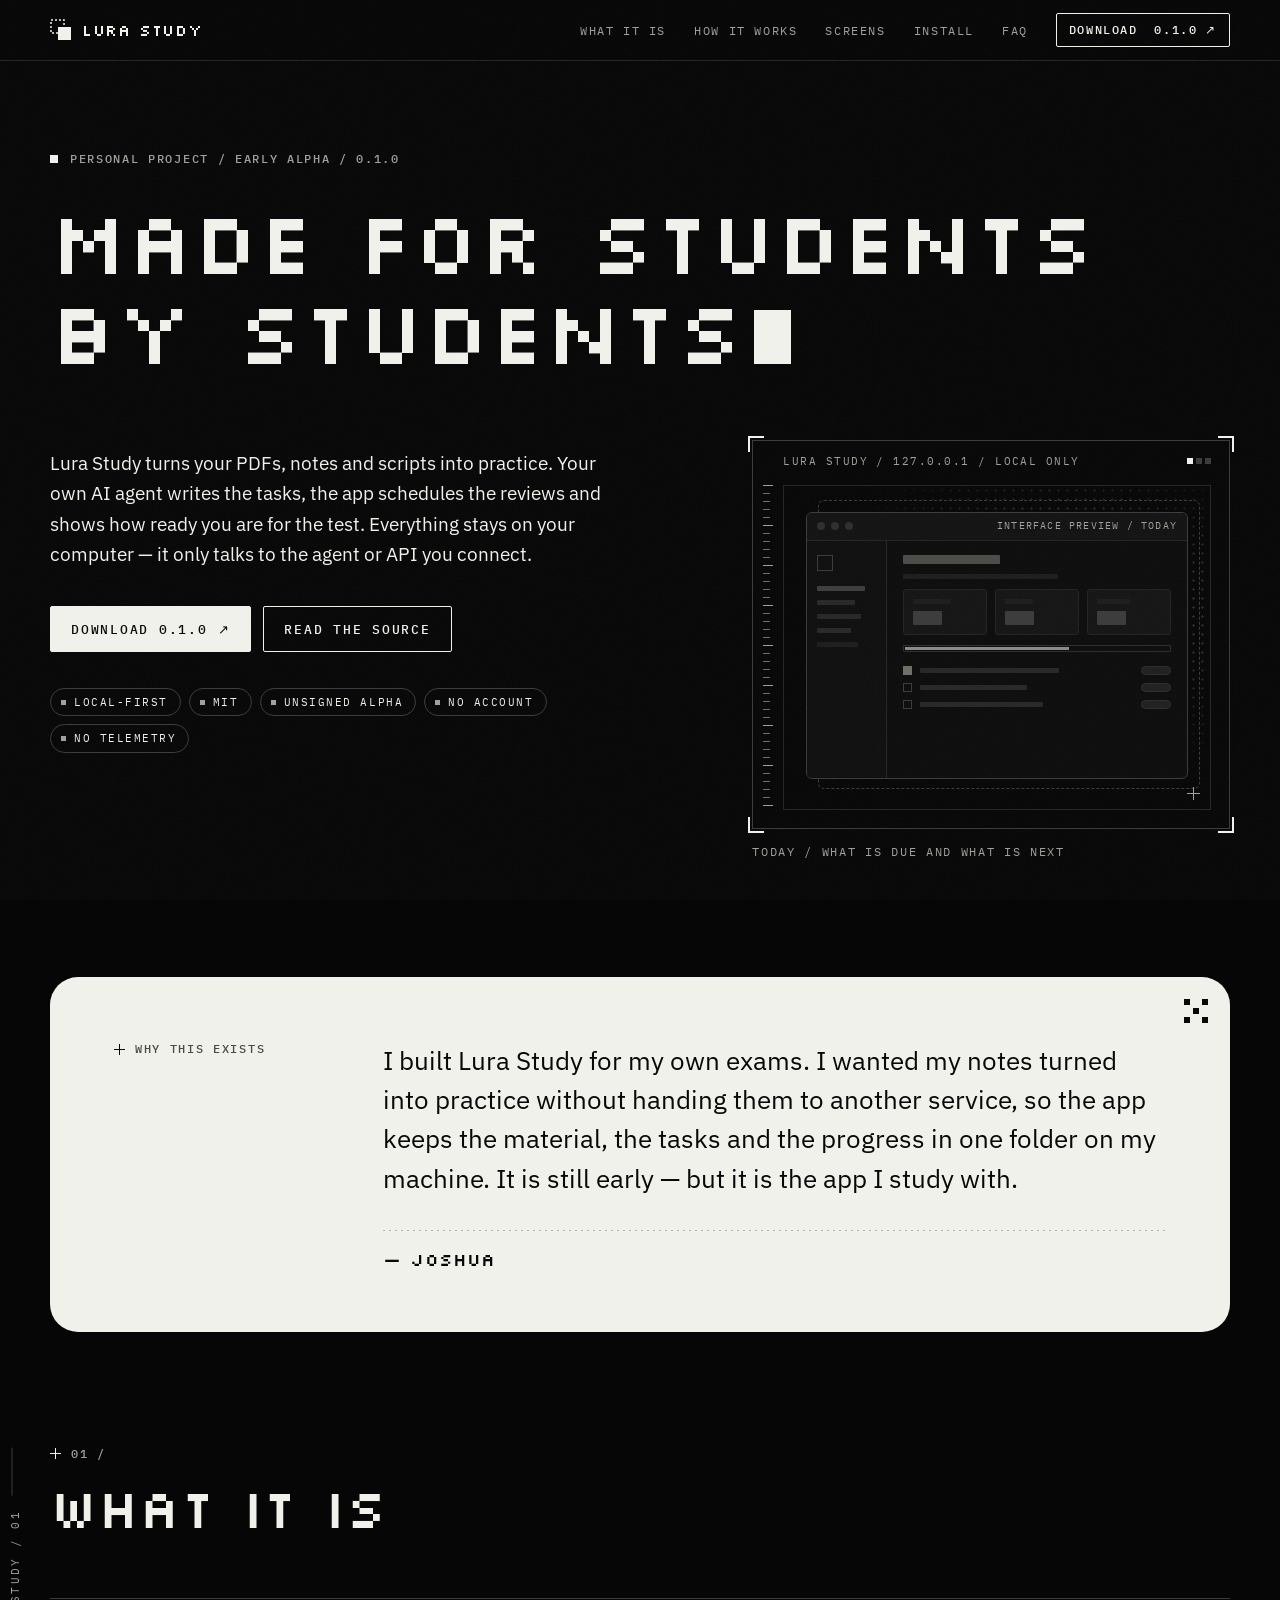
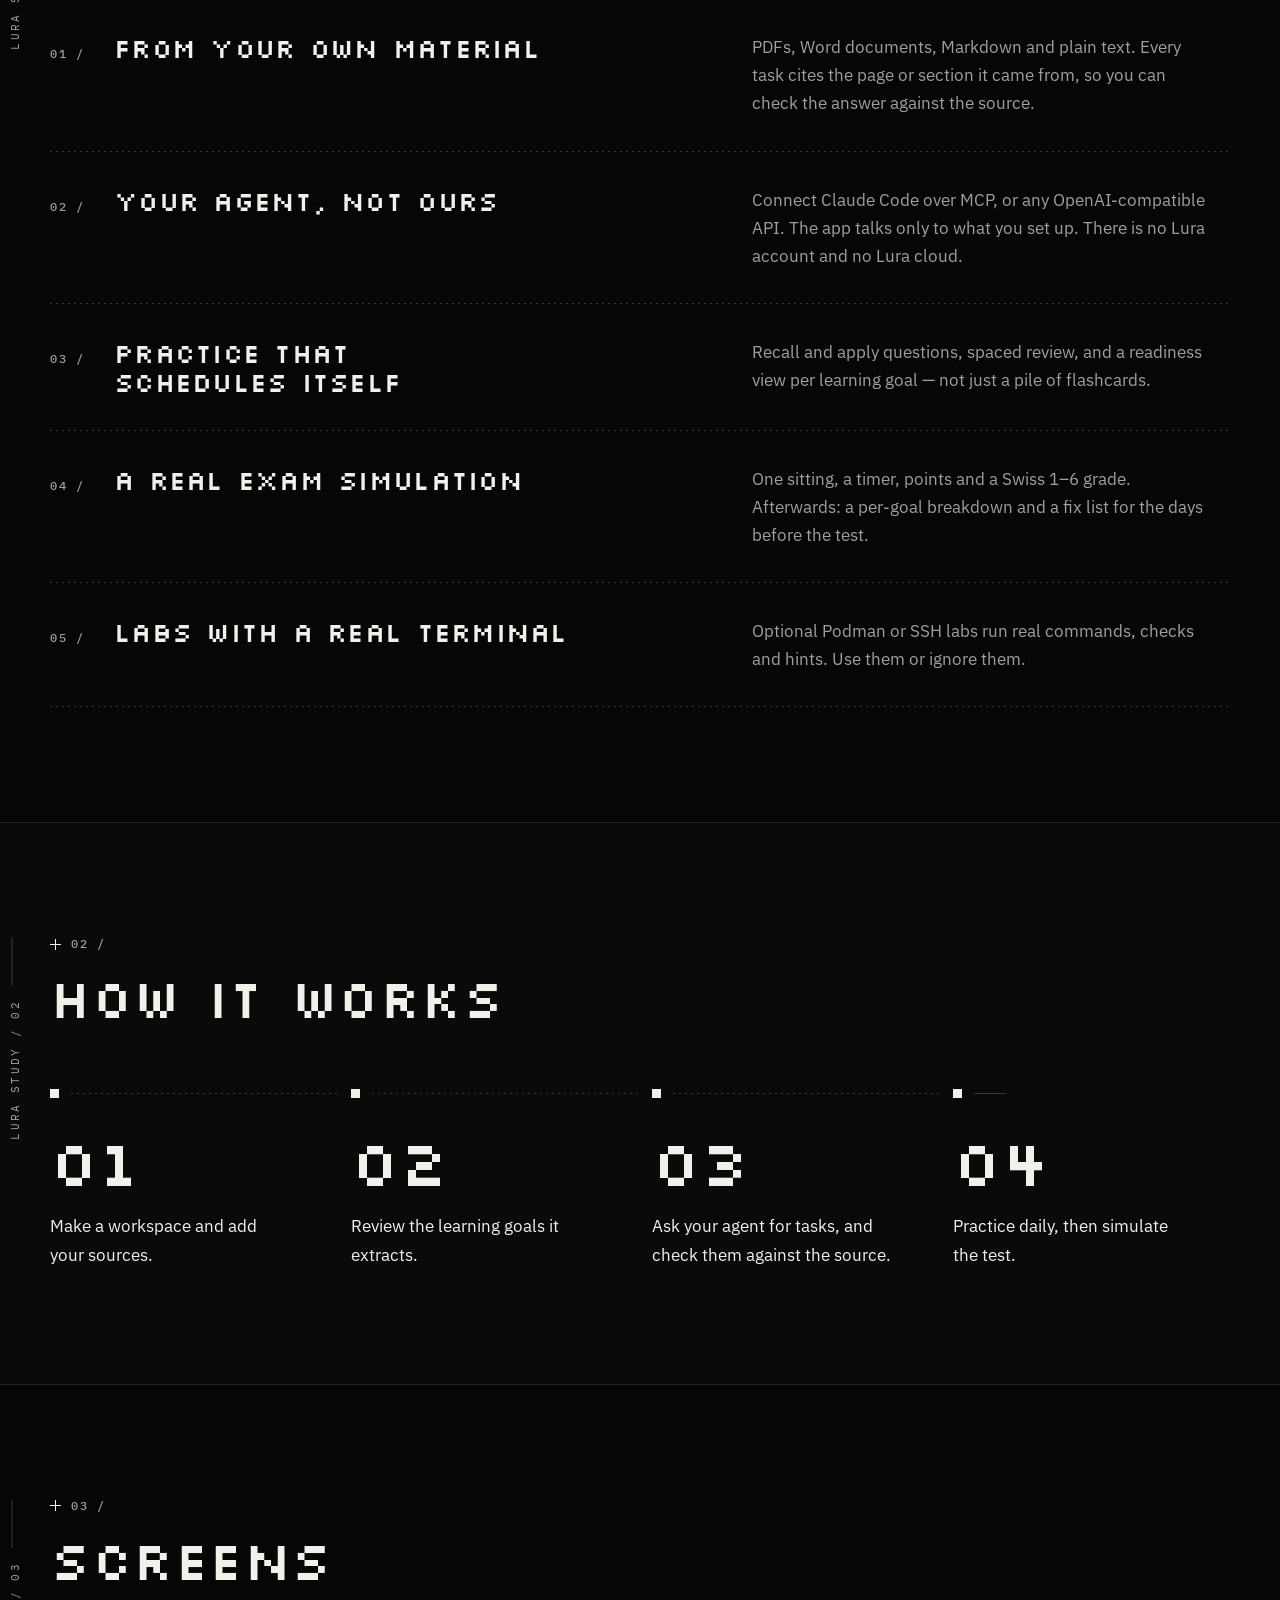
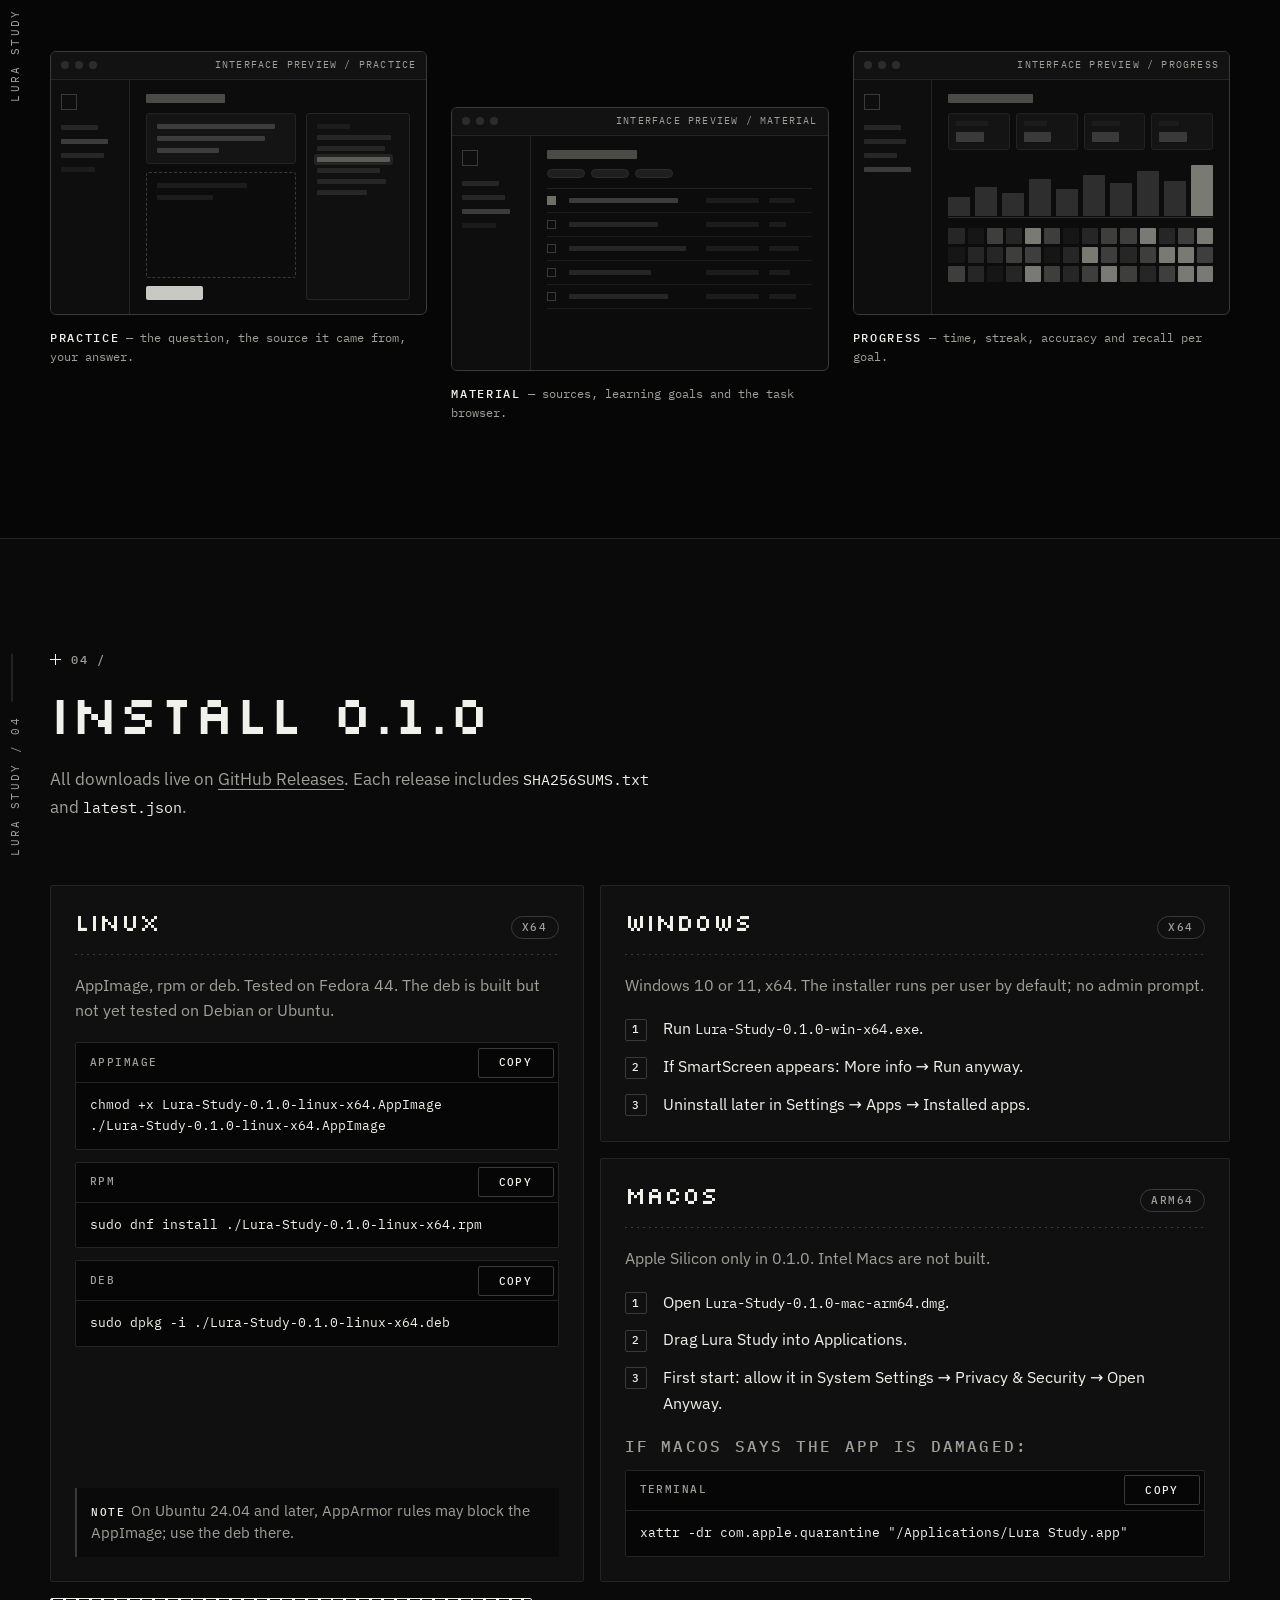
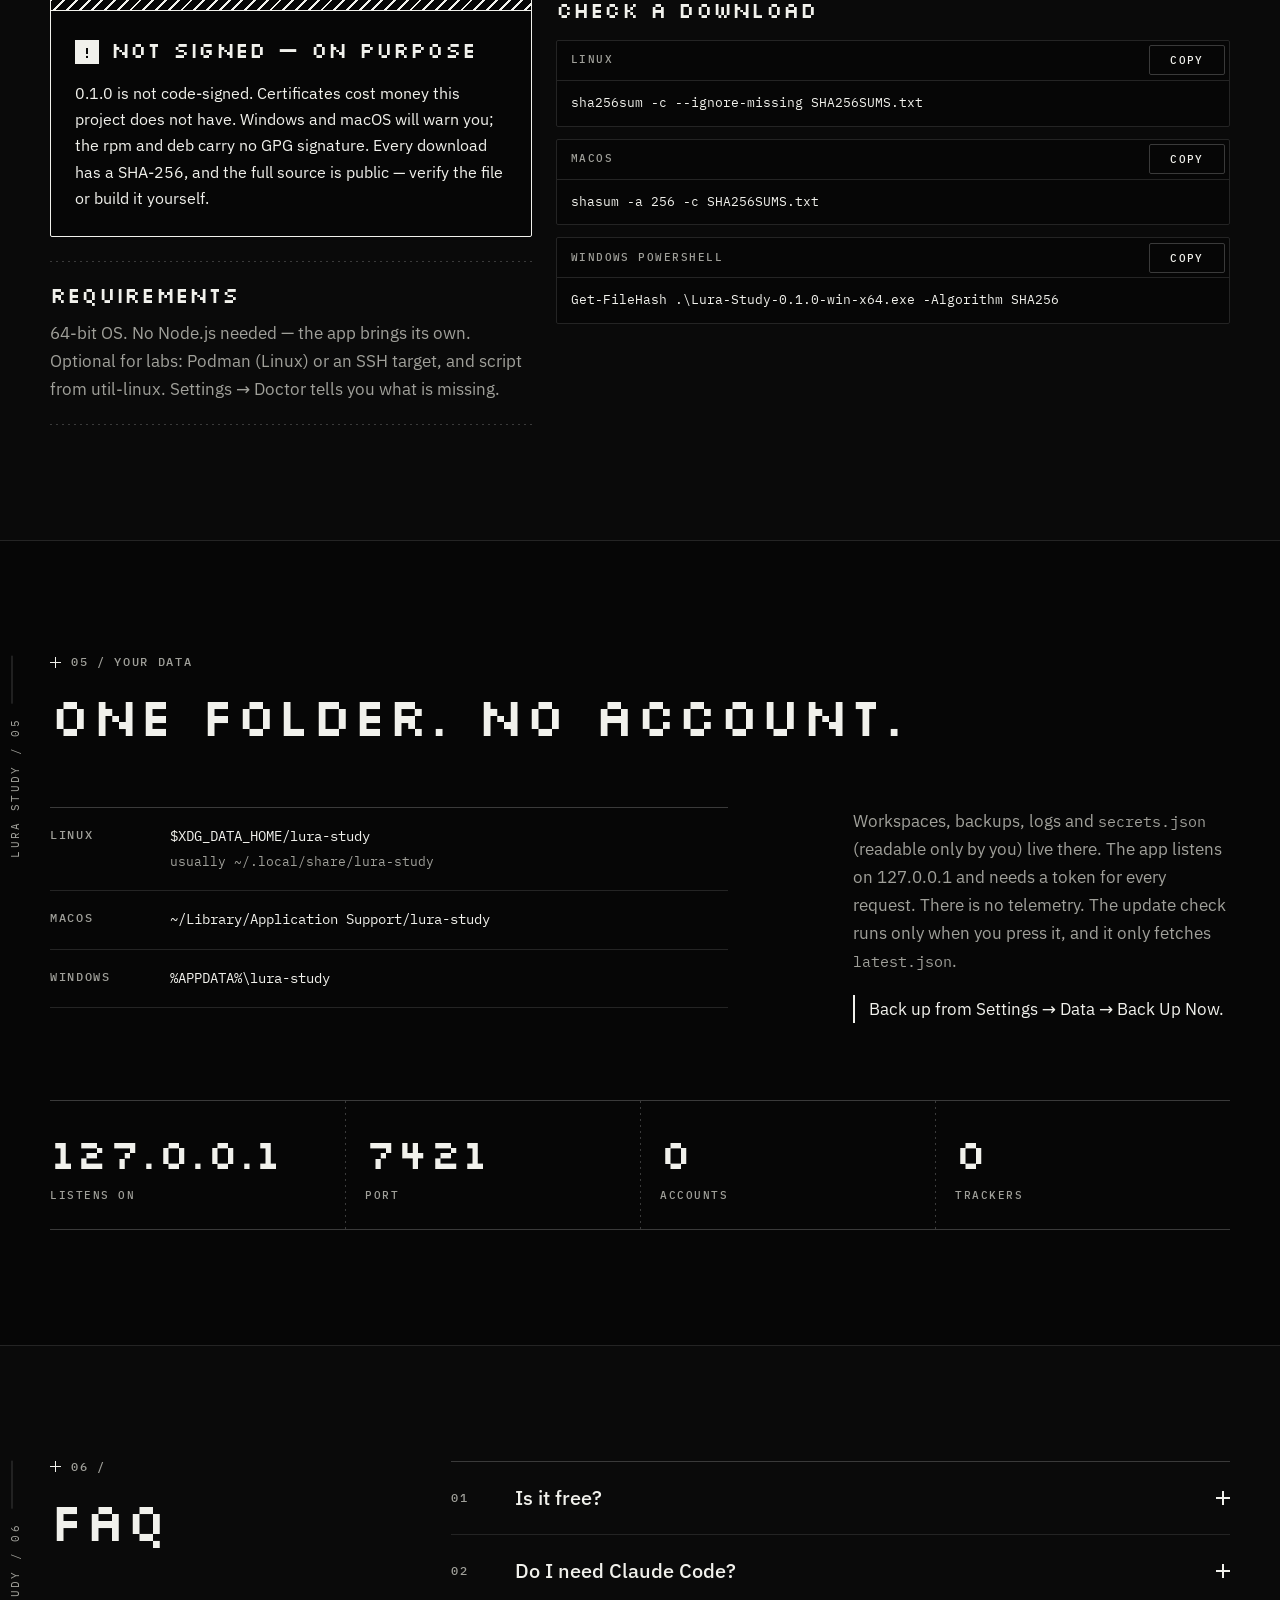
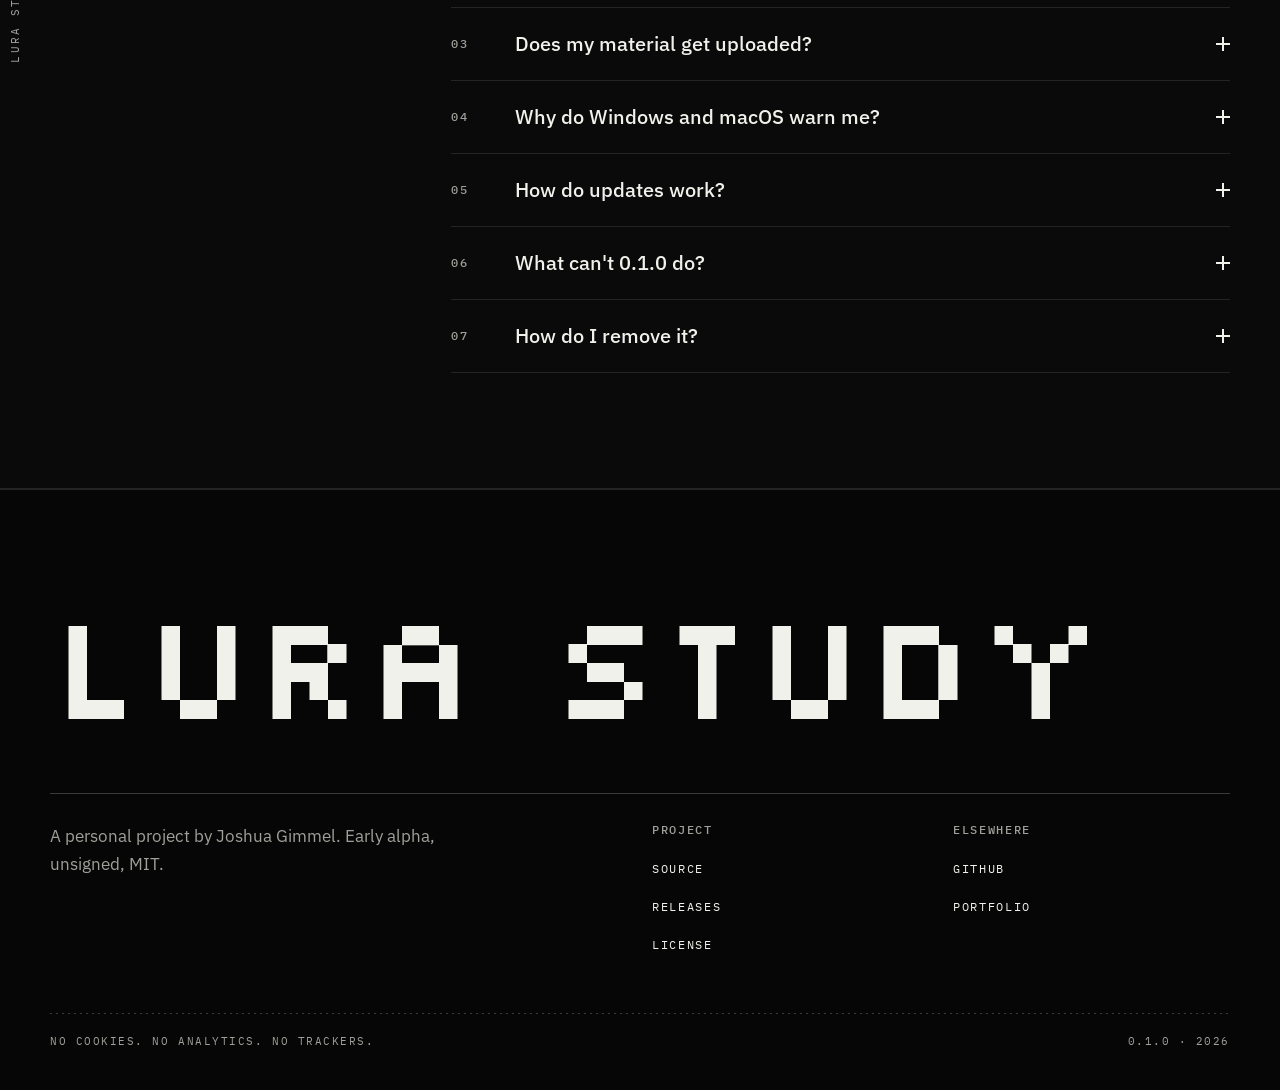
==== index.html @ 9b21ba95 "site: initial static page from the approved design" ====
<!doctype html>
<html lang="en">
<head>
<meta charset="utf-8">
<meta name="viewport" content="width=device-width, initial-scale=1">
<title>Lura Study — made for students, by students</title>
<meta name="description" content="A local-first study app for your own material. Your AI agent writes the tasks, the app schedules the reviews and shows how ready you are. MIT, unsigned alpha, no accounts, no telemetry.">
<meta name="color-scheme" content="dark">
<meta name="theme-color" content="#060606">
<link rel="canonical" href="https://lura-study.joshuagimmel.com/">
<meta property="og:type" content="website">
<meta property="og:site_name" content="Lura Study">
<meta property="og:title" content="Lura Study — made for students, by students">
<meta property="og:description" content="A local-first study app for your own material. Your AI agent writes the tasks, the app schedules the reviews and shows how ready you are. MIT, unsigned alpha, no accounts, no telemetry.">
<meta property="og:url" content="https://lura-study.joshuagimmel.com/">
<link rel="icon" href="favicon.svg" type="image/svg+xml">
<link rel="preload" href="assets/fonts/silkscreen-400.woff2" as="font" type="font/woff2" crossorigin>
<link rel="preload" href="assets/fonts/plex-sans-400.woff2" as="font" type="font/woff2" crossorigin>
<link rel="stylesheet" href="css/styles.css">
<script src="js/site.js" defer></script>
</head>
<body>
<a class="skip" href="#main">Skip to content</a>

<header class="site-header">
  <div class="wrap header-inner">
    <a class="brand" href="#top" aria-label="Lura Study, back to top">
      <svg class="brand-mark" viewBox="0 0 22 22" aria-hidden="true" focusable="false">
        <rect x="1" y="1" width="13" height="13" fill="none" stroke="currentColor" stroke-width="1.5" stroke-dasharray="2 2"/>
        <rect x="8" y="8" width="13" height="13" fill="currentColor"/>
      </svg>
      <span class="brand-name px">Lura Study</span>
    </a>
    <nav class="nav" aria-label="Main">
      <ul>
        <li><a href="#what">What it is</a></li>
        <li><a href="#how">How it works</a></li>
        <li><a href="#screens">Screens</a></li>
        <li><a href="#install">Install</a></li>
        <li><a href="#faq">FAQ</a></li>
      </ul>
    </nav>
    <a class="btn btn--ghost btn--sm header-cta" href="https://github.com/JoshuaJeffreyGimmel/lura-study/releases">Download<span class="hide-xs">&nbsp;0.1.0</span> <span class="arr" aria-hidden="true">↗</span></a>
  </div>
</header>

<main id="main" tabindex="-1">

  <!-- ============================== HERO ============================== -->
  <section class="hero" id="top" aria-labelledby="hero-title">
    <div class="wrap">
      <p class="eyebrow label">Personal project / Early alpha / 0.1.0</p>
      <h1 class="px" id="hero-title">Made for students<br>by students<span class="cursor" aria-hidden="true"></span></h1>

      <div class="hero-grid">
        <div class="hero-copy">
          <p class="lead">Lura Study turns your PDFs, notes and scripts into practice. Your own AI agent writes the tasks, the app schedules the reviews and shows how ready you are for the test. Everything stays on your computer — it only talks to the agent or API you connect.</p>
          <div class="actions">
            <a class="btn btn--primary" href="https://github.com/JoshuaJeffreyGimmel/lura-study/releases">Download 0.1.0 <span class="arr" aria-hidden="true">↗</span></a>
            <a class="btn btn--ghost" href="https://github.com/JoshuaJeffreyGimmel/lura-study">Read the source</a>
          </div>
          <ul class="chips" role="list" aria-label="Facts">
            <li class="chip">Local-first</li>
            <li class="chip">MIT</li>
            <li class="chip">Unsigned alpha</li>
            <li class="chip">No account</li>
            <li class="chip">No telemetry</li>
          </ul>
        </div>

        <figure class="hero-visual">
          <div class="hud">
            <span class="hud-corner tl" aria-hidden="true"></span>
            <span class="hud-corner tr" aria-hidden="true"></span>
            <span class="hud-corner bl" aria-hidden="true"></span>
            <span class="hud-corner br" aria-hidden="true"></span>
            <p class="hud-label"><span>Lura Study / 127.0.0.1 / Local only</span><span class="hud-pips" aria-hidden="true"><i></i><i></i><i></i></span></p>
            <span class="hud-ruler" aria-hidden="true"></span>
            <div class="hud-field">
              <span class="ghost" aria-hidden="true"></span>
              <div class="shot">
                <div class="shot-bar">
                  <span class="shot-dot" aria-hidden="true"></span><span class="shot-dot" aria-hidden="true"></span><span class="shot-dot" aria-hidden="true"></span>
                  <span class="shot-tag">Interface preview / Today</span>
                </div>
                <div class="sk" aria-hidden="true">
                  <div class="sk-side">
                    <span class="sk-logo"></span>
                    <span class="b hi w-82"></span>
                    <span class="b w-64"></span>
                    <span class="b w-74"></span>
                    <span class="b w-58"></span>
                    <span class="b lo w-70"></span>
                  </div>
                  <div class="sk-main">
                    <span class="b t w-36"></span>
                    <span class="b lo w-58"></span>
                    <div class="sk-cards">
                      <div class="blk sk-card"><span class="b lo w-60"></span><span class="sk-num"></span></div>
                      <div class="blk sk-card"><span class="b lo w-44"></span><span class="sk-num"></span></div>
                      <div class="blk sk-card"><span class="b lo w-52"></span><span class="sk-num"></span></div>
                    </div>
                    <div class="meter"><span class="w-62"></span></div>
                    <div class="sk-list">
                      <div class="row"><i class="sq on"></i><span class="b w-52"></span><span class="pill"></span></div>
                      <div class="row"><i class="sq"></i><span class="b w-40"></span><span class="pill"></span></div>
                      <div class="row"><i class="sq"></i><span class="b w-46"></span><span class="pill"></span></div>
                    </div>
                  </div>
                </div>
              </div>
              <span class="hud-cross" aria-hidden="true"></span>
            </div>
          </div>
          <figcaption class="cap">Today / What is due and what is next</figcaption>
        </figure>
      </div>
    </div>
  </section>

  <!-- ============================== WHY ============================== -->
  <section class="why" aria-labelledby="why-title">
    <div class="wrap">
      <div class="tile">
        <span class="tile-pixels" aria-hidden="true"><i></i><i class="off"></i><i></i><i class="off"></i><i></i><i class="off"></i><i></i><i class="off"></i><i></i></span>
        <h2 class="tile-label" id="why-title"><span class="plus" aria-hidden="true"></span>Why this exists</h2>
        <div class="tile-body">
          <p class="tile-note">I built Lura Study for my own exams. I wanted my notes turned into practice without handing them to another service, so the app keeps the material, the tasks and the progress in one folder on my machine. It is still early — but it is the app I study with.</p>
          <p class="tile-sign px">— Joshua</p>
        </div>
      </div>
    </div>
  </section>

  <!-- ============================== 01 WHAT IT IS ============================== -->
  <section class="sec" id="what" aria-labelledby="what-title">
    <span class="vlabel" aria-hidden="true">Lura Study / 01</span>
    <div class="wrap">
      <div class="sec-head">
        <h2 class="sec-title" id="what-title"><span class="sec-num"><span class="plus" aria-hidden="true"></span>01 /</span> <span class="sec-name px">What it is</span></h2>
      </div>
      <ol class="features" role="list">
        <li class="feature">
          <h3><span class="f-num">01 /</span> <span class="f-name px">From your own material</span></h3>
          <p>PDFs, Word documents, Markdown and plain text. Every task cites the page or section it came from, so you can check the answer against the source.</p>
        </li>
        <li class="feature">
          <h3><span class="f-num">02 /</span> <span class="f-name px">Your agent, not ours</span></h3>
          <p>Connect Claude Code over MCP, or any OpenAI-compatible API. The app talks only to what you set up. There is no Lura account and no Lura cloud.</p>
        </li>
        <li class="feature">
          <h3><span class="f-num">03 /</span> <span class="f-name px">Practice that schedules itself</span></h3>
          <p>Recall and apply questions, spaced review, and a readiness view per learning goal — not just a pile of flashcards.</p>
        </li>
        <li class="feature">
          <h3><span class="f-num">04 /</span> <span class="f-name px">A real exam simulation</span></h3>
          <p>One sitting, a timer, points and a Swiss 1–6 grade. Afterwards: a per-goal breakdown and a fix list for the days before the test.</p>
        </li>
        <li class="feature">
          <h3><span class="f-num">05 /</span> <span class="f-name px">Labs with a real terminal</span></h3>
          <p>Optional Podman or SSH labs run real commands, checks and hints. Use them or ignore them.</p>
        </li>
      </ol>
    </div>
  </section>

  <!-- ============================== 02 HOW IT WORKS ============================== -->
  <section class="sec sec--alt" id="how" aria-labelledby="how-title">
    <span class="vlabel" aria-hidden="true">Lura Study / 02</span>
    <div class="wrap">
      <div class="sec-head">
        <h2 class="sec-title" id="how-title"><span class="sec-num"><span class="plus" aria-hidden="true"></span>02 /</span> <span class="sec-name px">How it works</span></h2>
      </div>
      <ol class="steps" role="list">
        <li class="step"><span class="step-num px" aria-hidden="true">01</span><p>Make a workspace and add your sources.</p></li>
        <li class="step"><span class="step-num px" aria-hidden="true">02</span><p>Review the learning goals it extracts.</p></li>
        <li class="step"><span class="step-num px" aria-hidden="true">03</span><p>Ask your agent for tasks, and check them against the source.</p></li>
        <li class="step"><span class="step-num px" aria-hidden="true">04</span><p>Practice daily, then simulate the test.</p></li>
      </ol>
    </div>
  </section>

  <!-- ============================== 03 SCREENS ============================== -->
  <section class="sec" id="screens" aria-labelledby="screens-title">
    <span class="vlabel" aria-hidden="true">Lura Study / 03</span>
    <div class="wrap">
      <div class="sec-head">
        <h2 class="sec-title" id="screens-title"><span class="sec-num"><span class="plus" aria-hidden="true"></span>03 /</span> <span class="sec-name px">Screens</span></h2>
      </div>
      <div class="screens">

        <figure>
          <div class="shot">
            <div class="shot-bar">
              <span class="shot-dot" aria-hidden="true"></span><span class="shot-dot" aria-hidden="true"></span><span class="shot-dot" aria-hidden="true"></span>
              <span class="shot-tag">Interface preview / Practice</span>
            </div>
            <div class="sk" aria-hidden="true">
              <div class="sk-side">
                <span class="sk-logo"></span>
                <span class="b w-64"></span>
                <span class="b hi w-82"></span>
                <span class="b w-74"></span>
                <span class="b lo w-58"></span>
              </div>
              <div class="sk-main">
                <span class="b t w-30"></span>
                <div class="sk-split">
                  <div class="sk-col">
                    <div class="blk sk-q">
                      <span class="b hi w-92"></span>
                      <span class="b hi w-84"></span>
                      <span class="b hi w-48"></span>
                    </div>
                    <div class="sk-input">
                      <span class="b lo w-70"></span>
                      <span class="b lo w-44"></span>
                    </div>
                    <span class="sk-btn"></span>
                  </div>
                  <div class="sk-col">
                    <div class="sk-src">
                      <span class="b lo w-40"></span>
                      <span class="b w-90"></span>
                      <span class="b w-82"></span>
                      <span class="b mark w-88"></span>
                      <span class="b w-76"></span>
                      <span class="b w-84"></span>
                      <span class="b w-60"></span>
                    </div>
                  </div>
                </div>
              </div>
            </div>
          </div>
          <figcaption class="cap"><b>PRACTICE</b> — the question, the source it came from, your answer.</figcaption>
        </figure>

        <figure>
          <div class="shot">
            <div class="shot-bar">
              <span class="shot-dot" aria-hidden="true"></span><span class="shot-dot" aria-hidden="true"></span><span class="shot-dot" aria-hidden="true"></span>
              <span class="shot-tag">Interface preview / Material</span>
            </div>
            <div class="sk" aria-hidden="true">
              <div class="sk-side">
                <span class="sk-logo"></span>
                <span class="b w-64"></span>
                <span class="b w-74"></span>
                <span class="b hi w-82"></span>
                <span class="b lo w-58"></span>
              </div>
              <div class="sk-main">
                <span class="b t w-34"></span>
                <div class="sk-chips"><span class="pill"></span><span class="pill"></span><span class="pill"></span></div>
                <div class="sk-table">
                  <div class="sk-tr"><i class="sq on"></i><span class="b hi w-86"></span><span class="b lo"></span><span class="b lo w-60"></span></div>
                  <div class="sk-tr"><i class="sq"></i><span class="b w-70"></span><span class="b lo"></span><span class="b lo w-40"></span></div>
                  <div class="sk-tr"><i class="sq"></i><span class="b w-92"></span><span class="b lo"></span><span class="b lo w-70"></span></div>
                  <div class="sk-tr"><i class="sq"></i><span class="b w-64"></span><span class="b lo"></span><span class="b lo w-50"></span></div>
                  <div class="sk-tr"><i class="sq"></i><span class="b w-78"></span><span class="b lo"></span><span class="b lo w-64"></span></div>
                </div>
              </div>
            </div>
          </div>
          <figcaption class="cap"><b>MATERIAL</b> — sources, learning goals and the task browser.</figcaption>
        </figure>

        <figure>
          <div class="shot">
            <div class="shot-bar">
              <span class="shot-dot" aria-hidden="true"></span><span class="shot-dot" aria-hidden="true"></span><span class="shot-dot" aria-hidden="true"></span>
              <span class="shot-tag">Interface preview / Progress</span>
            </div>
            <div class="sk" aria-hidden="true">
              <div class="sk-side">
                <span class="sk-logo"></span>
                <span class="b w-64"></span>
                <span class="b w-74"></span>
                <span class="b w-58"></span>
                <span class="b hi w-82"></span>
              </div>
              <div class="sk-main">
                <span class="b t w-32"></span>
                <div class="sk-stats">
                  <div class="blk sk-stat"><span class="b lo w-70"></span><span class="sk-num"></span></div>
                  <div class="blk sk-stat"><span class="b lo w-50"></span><span class="sk-num"></span></div>
                  <div class="blk sk-stat"><span class="b lo w-62"></span><span class="sk-num"></span></div>
                  <div class="blk sk-stat"><span class="b lo w-44"></span><span class="sk-num"></span></div>
                </div>
                <div class="sk-chart">
                  <i class="h-34"></i><i class="h-52"></i><i class="h-40"></i><i class="h-66"></i><i class="h-48"></i><i class="h-72"></i><i class="h-58"></i><i class="h-80"></i><i class="h-62"></i><i class="on h-90"></i>
                </div>
                <div class="sk-heat">
                  <i class="h1"></i><i></i><i class="h2"></i><i class="h1"></i><i class="h3"></i><i class="h2"></i><i></i><i class="h1"></i><i class="h2"></i><i class="h2"></i><i class="h3"></i><i class="h1"></i><i class="h2"></i><i class="h3"></i>
                  <i></i><i class="h1"></i><i class="h1"></i><i class="h2"></i><i class="h2"></i><i></i><i class="h1"></i><i class="h3"></i><i class="h2"></i><i class="h1"></i><i class="h2"></i><i class="h3"></i><i class="h3"></i><i class="h2"></i>
                  <i class="h2"></i><i class="h1"></i><i></i><i class="h1"></i><i class="h3"></i><i class="h2"></i><i class="h1"></i><i class="h2"></i><i class="h3"></i><i class="h2"></i><i class="h1"></i><i class="h2"></i><i class="h3"></i><i class="h3"></i>
                </div>
              </div>
            </div>
          </div>
          <figcaption class="cap"><b>PROGRESS</b> — time, streak, accuracy and recall per goal.</figcaption>
        </figure>

      </div>
    </div>
  </section>

  <!-- ============================== 04 INSTALL ============================== -->
  <section class="sec sec--alt" id="install" aria-labelledby="install-title">
    <span class="vlabel" aria-hidden="true">Lura Study / 04</span>
    <div class="wrap">
      <div class="sec-head">
        <h2 class="sec-title" id="install-title"><span class="sec-num"><span class="plus" aria-hidden="true"></span>04 /</span> <span class="sec-name px">Install 0.1.0</span></h2>
        <p class="install-intro">All downloads live on <a href="https://github.com/JoshuaJeffreyGimmel/lura-study/releases">GitHub Releases</a>. Each release includes <code>SHA256SUMS.txt</code> and <code>latest.json</code>.</p>
      </div>

      <div class="install-top">
        <article class="panel" aria-labelledby="p-linux">
          <div class="panel-head">
            <h3 id="p-linux"><span class="panel-os px">Linux</span> <span class="panel-arch">x64</span></h3>
          </div>
          <p>AppImage, rpm or deb. Tested on Fedora 44. The deb is built but not yet tested on Debian or Ubuntu.</p>
          <ul class="cmd-list" role="list">
            <li class="cmd">
              <div class="cmd-head"><span class="cmd-label">AppImage</span><button class="cmd-copy" type="button" aria-label="Copy AppImage commands" hidden>Copy</button></div>
              <pre><code>chmod +x Lura-Study-0.1.0-linux-x64.AppImage
./Lura-Study-0.1.0-linux-x64.AppImage</code></pre>
            </li>
            <li class="cmd">
              <div class="cmd-head"><span class="cmd-label">RPM</span><button class="cmd-copy" type="button" aria-label="Copy RPM command" hidden>Copy</button></div>
              <pre><code>sudo dnf install ./Lura-Study-0.1.0-linux-x64.rpm</code></pre>
            </li>
            <li class="cmd">
              <div class="cmd-head"><span class="cmd-label">DEB</span><button class="cmd-copy" type="button" aria-label="Copy DEB command" hidden>Copy</button></div>
              <pre><code>sudo dpkg -i ./Lura-Study-0.1.0-linux-x64.deb</code></pre>
            </li>
          </ul>
          <p class="note"><b>NOTE</b>On Ubuntu 24.04 and later, AppArmor rules may block the AppImage; use the deb there.</p>
        </article>

        <div class="install-stack">
        <article class="panel" aria-labelledby="p-win">
          <div class="panel-head">
            <h3 id="p-win"><span class="panel-os px">Windows</span> <span class="panel-arch">x64</span></h3>
          </div>
          <p>Windows 10 or 11, x64. The installer runs per user by default; no admin prompt.</p>
          <ol class="ilist" role="list">
            <li><span>Run <code>Lura-Study-0.1.0-win-x64.exe</code>.</span></li>
            <li><span>If SmartScreen appears: More info → Run anyway.</span></li>
            <li><span>Uninstall later in Settings → Apps → Installed apps.</span></li>
          </ol>
        </article>

        <article class="panel" aria-labelledby="p-mac">
          <div class="panel-head">
            <h3 id="p-mac"><span class="panel-os px">macOS</span> <span class="panel-arch">arm64</span></h3>
          </div>
          <p>Apple Silicon only in 0.1.0. Intel Macs are not built.</p>
          <ol class="ilist" role="list">
            <li><span>Open <code>Lura-Study-0.1.0-mac-arm64.dmg</code>.</span></li>
            <li><span>Drag Lura Study into Applications.</span></li>
            <li><span>First start: allow it in System Settings → Privacy &amp; Security → Open Anyway.</span></li>
          </ol>
          <p class="sub-label">If macOS says the app is damaged:</p>
          <div class="cmd">
            <div class="cmd-head"><span class="cmd-label">Terminal</span><button class="cmd-copy" type="button" aria-label="Copy xattr command" hidden>Copy</button></div>
            <pre><code>xattr -dr com.apple.quarantine "/Applications/Lura Study.app"</code></pre>
          </div>
        </article>
        </div>
      </div>

      <div class="install-lower">
        <div class="install-aside">
          <div class="unsigned">
            <h3><span class="bang" aria-hidden="true">!</span><span class="px">Not signed — on purpose</span></h3>
            <p>0.1.0 is not code-signed. Certificates cost money this project does not have. Windows and macOS will warn you; the rpm and deb carry no GPG signature. Every download has a SHA-256, and the full source is public — verify the file or build it yourself.</p>
          </div>

          <div class="reqs">
            <h3 class="px">Requirements</h3>
            <p>64-bit OS. No Node.js needed — the app brings its own. Optional for labs: Podman (Linux) or an SSH target, and script from util-linux. Settings → Doctor tells you what is missing.</p>
          </div>
        </div>

        <div class="checks">
          <h3 class="px">Check a download</h3>
          <ul class="cmd-list" role="list">
            <li class="cmd">
              <div class="cmd-head"><span class="cmd-label">Linux</span><button class="cmd-copy" type="button" aria-label="Copy Linux checksum command" hidden>Copy</button></div>
              <pre><code>sha256sum -c --ignore-missing SHA256SUMS.txt</code></pre>
            </li>
            <li class="cmd">
              <div class="cmd-head"><span class="cmd-label">macOS</span><button class="cmd-copy" type="button" aria-label="Copy macOS checksum command" hidden>Copy</button></div>
              <pre><code>shasum -a 256 -c SHA256SUMS.txt</code></pre>
            </li>
            <li class="cmd">
              <div class="cmd-head"><span class="cmd-label">Windows PowerShell</span><button class="cmd-copy" type="button" aria-label="Copy Windows checksum command" hidden>Copy</button></div>
              <pre><code>Get-FileHash .\Lura-Study-0.1.0-win-x64.exe -Algorithm SHA256</code></pre>
            </li>
          </ul>
        </div>
      </div>

      <p class="sr-only" id="copy-status" role="status" aria-live="polite"></p>
    </div>
  </section>

  <!-- ============================== 05 YOUR DATA ============================== -->
  <section class="sec" id="data" aria-labelledby="data-title">
    <span class="vlabel" aria-hidden="true">Lura Study / 05</span>
    <div class="wrap">
      <div class="sec-head">
        <h2 class="sec-title" id="data-title"><span class="sec-num"><span class="plus" aria-hidden="true"></span>05 / Your data</span> <span class="sec-name px">One folder. No account.</span></h2>
      </div>

      <div class="data-grid">
        <div class="data-table">
          <table>
            <caption class="sr-only">Where your data folder lives on each system</caption>
            <tbody>
              <tr>
                <th scope="row">Linux</th>
                <td><code>$XDG_DATA_HOME/lura-study</code><small>usually <code>~/.local/share/lura-study</code></small></td>
              </tr>
              <tr>
                <th scope="row">macOS</th>
                <td><code>~/Library/Application Support/lura-study</code></td>
              </tr>
              <tr>
                <th scope="row">Windows</th>
                <td><code>%APPDATA%\lura-study</code></td>
              </tr>
            </tbody>
          </table>
        </div>
        <div class="data-copy">
          <p>Workspaces, backups, logs and <code>secrets.json</code> (readable only by you) live there. The app listens on 127.0.0.1 and needs a token for every request. There is no telemetry. The update check runs only when you press it, and it only fetches <code>latest.json</code>.</p>
          <p class="backup">Back up from Settings → Data → Back Up Now.</p>
        </div>
      </div>

      <dl class="facts">
        <div class="fact"><dt>Listens on</dt><dd class="px">127.0.0.1</dd></div>
        <div class="fact"><dt>Port</dt><dd class="px">7421</dd></div>
        <div class="fact"><dt>Accounts</dt><dd class="px">0</dd></div>
        <div class="fact"><dt>Trackers</dt><dd class="px">0</dd></div>
      </dl>
    </div>
  </section>

  <!-- ============================== 06 FAQ ============================== -->
  <section class="sec sec--alt" id="faq" aria-labelledby="faq-title">
    <span class="vlabel" aria-hidden="true">Lura Study / 06</span>
    <div class="wrap faq-layout">
      <div class="sec-head">
        <h2 class="sec-title" id="faq-title"><span class="sec-num"><span class="plus" aria-hidden="true"></span>06 /</span> <span class="sec-name px">FAQ</span></h2>
      </div>
      <div class="faq-list">
        <details>
          <summary><span class="q-num" aria-hidden="true">01</span><span class="q">Is it free?</span><span class="q-icon" aria-hidden="true"></span></summary>
          <div class="answer"><p>Yes. MIT-licensed, no paid tier, no account. Read it, build it, fork it.</p></div>
        </details>
        <details>
          <summary><span class="q-num" aria-hidden="true">02</span><span class="q">Do I need Claude Code?</span><span class="q-icon" aria-hidden="true"></span></summary>
          <div class="answer"><p>No. The app runs without an agent. Tasks can come from an MCP agent such as Claude Code, from an OpenAI-compatible API, or from you.</p></div>
        </details>
        <details>
          <summary><span class="q-num" aria-hidden="true">03</span><span class="q">Does my material get uploaded?</span><span class="q-icon" aria-hidden="true"></span></summary>
          <div class="answer"><p>Only to the agent or API you connect. Lura Study has no cloud and sends no telemetry.</p></div>
        </details>
        <details>
          <summary><span class="q-num" aria-hidden="true">04</span><span class="q">Why do Windows and macOS warn me?</span><span class="q-icon" aria-hidden="true"></span></summary>
          <div class="answer"><p>Because 0.1.0 is unsigned. Use More info → Run anyway on Windows, or Open Anyway in macOS Privacy &amp; Security. Verify the SHA-256 first if you like.</p></div>
        </details>
        <details>
          <summary><span class="q-num" aria-hidden="true">05</span><span class="q">How do updates work?</span><span class="q-icon" aria-hidden="true"></span></summary>
          <div class="answer"><p>Settings → About and updates → Check for updates. It tells you when a newer version exists; you download and install it over the old one. Your data stays.</p></div>
        </details>
        <details>
          <summary><span class="q-num" aria-hidden="true">06</span><span class="q">What can't 0.1.0 do?</span><span class="q-icon" aria-hidden="true"></span></summary>
          <div class="answer"><p>Image-only PDFs (no OCR yet), automatic updates, and more than one instance at a time (port 7421). Labs need Podman or SSH.</p></div>
        </details>
        <details>
          <summary><span class="q-num" aria-hidden="true">07</span><span class="q">How do I remove it?</span><span class="q-icon" aria-hidden="true"></span></summary>
          <div class="answer"><p>Uninstall the app the normal way for your OS. Your data folder stays until you delete it, so back it up first if you want to keep it.</p></div>
        </details>
      </div>
    </div>
  </section>

</main>

<!-- ============================== FOOTER ============================== -->
<footer class="site-footer">
  <div class="wrap">
    <p class="foot-mark px">Lura Study</p>
    <div class="foot-row">
      <p class="foot-line">A personal project by Joshua Gimmel. Early alpha, unsigned, MIT.</p>
      <nav class="foot-links" aria-label="Footer">
        <div>
          <p class="label">Project</p>
          <ul>
            <li><a href="https://github.com/JoshuaJeffreyGimmel/lura-study">Source</a></li>
            <li><a href="https://github.com/JoshuaJeffreyGimmel/lura-study/releases">Releases</a></li>
            <li><a href="https://github.com/JoshuaJeffreyGimmel/lura-study/blob/main/LICENSE">License</a></li>
          </ul>
        </div>
        <div>
          <p class="label">Elsewhere</p>
          <ul>
            <li><a href="https://github.com/JoshuaJeffreyGimmel">GitHub</a></li>
            <li><a href="https://portfolio.joshuagimmel.com">Portfolio</a></li>
          </ul>
        </div>
      </nav>
    </div>
    <div class="smallprint">
      <p>No cookies. No analytics. No trackers.</p>
      <p>0.1.0 · 2026</p>
    </div>
  </div>
</footer>
</body>
</html>
---- css/styles.css ----
/* ------------------------------------------------------------------
   Fonts (self-hosted, OFL) — system fallbacks in every stack
------------------------------------------------------------------- */
@font-face{font-family:"Silkscreen";src:url("../assets/fonts/silkscreen-400.woff2") format("woff2");font-weight:400;font-style:normal;font-display:swap}
@font-face{font-family:"Silkscreen";src:url("../assets/fonts/silkscreen-700.woff2") format("woff2");font-weight:700;font-style:normal;font-display:swap}
@font-face{font-family:"IBM Plex Sans";src:url("../assets/fonts/plex-sans-400.woff2") format("woff2");font-weight:400;font-style:normal;font-display:swap}
@font-face{font-family:"IBM Plex Sans";src:url("../assets/fonts/plex-sans-500.woff2") format("woff2");font-weight:500;font-style:normal;font-display:swap}
@font-face{font-family:"IBM Plex Mono";src:url("../assets/fonts/plex-mono-400.woff2") format("woff2");font-weight:400;font-style:normal;font-display:swap}
@font-face{font-family:"IBM Plex Mono";src:url("../assets/fonts/plex-mono-500.woff2") format("woff2");font-weight:500;font-style:normal;font-display:swap}

/* ------------------------------------------------------------------
   Tokens
------------------------------------------------------------------- */
:root{
  --bg:#060606;
  --bg-alt:#0a0a0a;
  --panel:#101010;
  --line:#242424;
  --line-strong:#3a3a3a;
  --text:#f1f1ec;
  --muted:#a0a09a;
  --faint:#6e6e68;
  --tile:#f1f1ec;
  --tile-ink:#080808;
  --tile-muted:#4a4a46;

  --f-pixel:"Silkscreen", ui-sans-serif, system-ui, -apple-system, "Segoe UI", Roboto, Arial, sans-serif;
  --f-sans:"IBM Plex Sans", ui-sans-serif, system-ui, -apple-system, "Segoe UI", Roboto, Arial, sans-serif;
  --f-mono:"IBM Plex Mono", ui-monospace, SFMono-Regular, Menlo, Consolas, "Liberation Mono", monospace;

  --wrap:1180px;
  --gutter:24px;
  --pad:clamp(72px, 9vw, 128px);

  /* pixel-dotted rules: 2px on, 4px off */
  --dot-x:linear-gradient(90deg, var(--line-strong) 0 2px, transparent 2px 6px);
  --dot-y:linear-gradient(180deg, var(--line-strong) 0 2px, transparent 2px 6px);
}

/* ------------------------------------------------------------------
   Base
------------------------------------------------------------------- */
*,*::before,*::after{box-sizing:border-box}
html{-webkit-text-size-adjust:100%;text-size-adjust:100%;scroll-padding-top:84px}
body{
  margin:0;
  background:var(--bg);
  color:var(--text);
  font:400 17px/1.65 var(--f-sans);
  -webkit-font-smoothing:antialiased;
  -moz-osx-font-smoothing:grayscale;
  font-synthesis:none;
}
/* film grain: fixed, cheap, non-interactive */
body::after{
  content:"";
  position:fixed;
  inset:0;
  z-index:90;
  pointer-events:none;
  opacity:.035;
  background-image:url("data:image/svg+xml,%3Csvg xmlns='http%3A%2F%2Fwww.w3.org%2F2000%2Fsvg' width='180' height='180'%3E%3Cfilter id='g'%3E%3CfeTurbulence type='fractalNoise' baseFrequency='.85' numOctaves='2' stitchTiles='stitch'/%3E%3CfeColorMatrix values='0 0 0 0 1 0 0 0 0 1 0 0 0 0 1 0 0 0 1 0'/%3E%3C/filter%3E%3Crect width='100%25' height='100%25' filter='url(%23g)'/%3E%3C/svg%3E");
  background-size:180px 180px;
}
h1,h2,h3,p,ol,ul,dl,dd,figure,pre,table{margin:0}
ul,ol{padding:0;list-style:none}
a{color:inherit;text-underline-offset:.22em;text-decoration-thickness:1px}
a:hover{text-decoration-thickness:2px}
code{font-family:var(--f-mono);font-size:.88em}
::selection{background:var(--text);color:var(--tile-ink)}
:focus-visible{outline:2px solid var(--text);outline-offset:3px}
:focus:not(:focus-visible){outline:none}
main:focus{outline:none}

.wrap{width:min(var(--wrap), 100% - 2 * var(--gutter));margin-inline:auto}
.sr-only{position:absolute;width:1px;height:1px;padding:0;margin:-1px;overflow:hidden;clip:rect(0 0 0 0);white-space:nowrap;border:0}

/* type roles */
.px{font-family:var(--f-pixel);font-weight:400;text-transform:uppercase;line-height:1.02;letter-spacing:.01em}
.label{font-family:var(--f-mono);font-weight:500;font-size:12px;line-height:1.4;letter-spacing:.14em;text-transform:uppercase;color:var(--muted)}
.mono{font-family:var(--f-mono)}

/* ------------------------------------------------------------------
   Skip link
------------------------------------------------------------------- */
.skip{
  position:absolute;left:12px;top:-80px;z-index:200;
  background:var(--text);color:var(--tile-ink);
  padding:12px 16px;border-radius:2px;
  font:500 12px/1 var(--f-mono);letter-spacing:.14em;text-transform:uppercase;text-decoration:none;
}
.skip:focus{top:12px}

/* ------------------------------------------------------------------
   Buttons, chips
------------------------------------------------------------------- */
.btn{
  display:inline-flex;align-items:center;gap:10px;
  min-height:46px;padding:12px 20px;
  border:1px solid var(--text);border-radius:2px;
  font:500 12.5px/1 var(--f-mono);letter-spacing:.14em;text-transform:uppercase;text-decoration:none;
  white-space:nowrap;
}
.btn--primary{background:var(--text);color:var(--tile-ink)}
.btn--primary:hover{background:#ffffff}
.btn--ghost{background:transparent;color:var(--text)}
.btn--ghost:hover{background:var(--text);color:var(--tile-ink)}
.btn--sm{min-height:34px;padding:8px 12px;font-size:11.5px;gap:8px}
.btn .arr{font-family:var(--f-mono)}

.chips{display:flex;flex-wrap:wrap;gap:8px}
.chip{
  display:inline-flex;align-items:center;gap:8px;
  padding:6px 12px 6px 10px;border:1px solid var(--line-strong);border-radius:999px;
  font:400 11px/1.3 var(--f-mono);letter-spacing:.14em;text-transform:uppercase;color:var(--text);
}
.chip::before{content:"";width:5px;height:5px;background:var(--muted);flex:none}

@media (prefers-reduced-motion: no-preference){
  .btn,.nav a,.foot-links a,.cmd-copy{transition:background-color .16s ease,color .16s ease,border-color .16s ease}
  .q-icon::after{transition:transform .16s ease}
}

/* ------------------------------------------------------------------
   Header
------------------------------------------------------------------- */
.site-header{
  position:sticky;top:0;z-index:50;
  background:rgba(6,6,6,.9);
  -webkit-backdrop-filter:blur(8px);backdrop-filter:blur(8px);
  border-bottom:1px solid var(--line);
}
.header-inner{display:flex;align-items:center;gap:28px;min-height:60px}
.brand{display:inline-flex;align-items:center;gap:10px;text-decoration:none;white-space:nowrap}
.brand-mark{width:22px;height:22px;flex:none;color:var(--text)}
.brand-name{font-size:16px;letter-spacing:.04em}
.nav{margin-left:auto}
.nav ul{display:flex;gap:28px}
.nav a{
  display:inline-block;padding:8px 0;
  font:400 11.5px/1 var(--f-mono);letter-spacing:.14em;text-transform:uppercase;
  color:var(--muted);text-decoration:none;
}
.nav a:hover{color:var(--text)}

/* ------------------------------------------------------------------
   Sections, section heads, vertical labels
------------------------------------------------------------------- */
.sec{position:relative;padding-block:var(--pad)}
.sec--alt{background:var(--bg-alt);border-block:1px solid var(--line)}
.vlabel{
  position:absolute;top:var(--pad);
  left:max(8px, calc((100% - var(--wrap)) / 2 - 40px));
  writing-mode:vertical-rl;transform:rotate(180deg);
  font:400 10.5px/1 var(--f-mono);letter-spacing:.22em;text-transform:uppercase;color:var(--muted);
  white-space:nowrap;
}
.vlabel::after{content:"";display:inline-block;width:1px;height:48px;margin-top:14px;background:var(--line-strong);vertical-align:middle}

.sec-head{margin-bottom:clamp(40px, 5vw, 72px)}
.sec-title{font-weight:400}
.sec-num{
  display:flex;align-items:center;gap:10px;margin-bottom:20px;
  font:500 12px/1 var(--f-mono);letter-spacing:.14em;text-transform:uppercase;color:var(--muted);
}
.plus{
  display:inline-block;width:11px;height:11px;flex:none;position:relative;
}
.plus::before,.plus::after{content:"";position:absolute;background:var(--text)}
.plus::before{left:5px;top:0;width:1px;height:11px}
.plus::after{top:5px;left:0;height:1px;width:11px}
.sec-name{display:block;font-size:clamp(30px, 4.2vw, 56px);text-wrap:balance}
.sec-intro{margin-top:24px;max-width:60ch;color:var(--muted)}

/* ------------------------------------------------------------------
   Hero
------------------------------------------------------------------- */
.hero{padding-block:clamp(56px, 7vw, 104px) var(--pad)}
.eyebrow{display:flex;align-items:center;gap:12px}
.eyebrow::before{content:"";width:8px;height:8px;background:var(--text);flex:none}
.hero h1{
  margin-top:28px;
  /* "MADE FOR STUDENTS" is ~12.07em in Silkscreen; 6.9vw keeps it on one line down to 320px */
  font-size:clamp(22px, 6.9vw, 92px);
  letter-spacing:0;
  overflow-wrap:break-word;
}
.cursor{display:inline-block;width:.42em;height:.62em;margin-left:.12em;background:var(--text);vertical-align:baseline}
.hero-grid{
  display:grid;grid-template-columns:repeat(12, minmax(0, 1fr));column-gap:24px;
  margin-top:clamp(40px, 5vw, 72px);align-items:start;
}
.hero-copy{grid-column:1 / span 6;padding-top:8px}
.lead{font-size:clamp(17px, 1.45vw, 19px);line-height:1.65;max-width:34em}
.actions{display:flex;flex-wrap:wrap;gap:12px;margin-top:36px}
.hero .chips{margin-top:36px}
.hero-visual{grid-column:8 / -1;min-width:0}

/* HUD frame */
.hud{position:relative;border:1px solid var(--line-strong);padding:44px 18px 18px 30px;background:var(--bg)}
.hud-corner{position:absolute;width:16px;height:16px;border:0 solid var(--text)}
.hud-corner.tl{top:-5px;left:-5px;border-top-width:2px;border-left-width:2px}
.hud-corner.tr{top:-5px;right:-5px;border-top-width:2px;border-right-width:2px}
.hud-corner.bl{bottom:-5px;left:-5px;border-bottom-width:2px;border-left-width:2px}
.hud-corner.br{bottom:-5px;right:-5px;border-bottom-width:2px;border-right-width:2px}
.hud-label{
  position:absolute;top:14px;left:30px;right:18px;
  display:flex;justify-content:space-between;align-items:center;gap:12px;
  font:400 10.5px/1.2 var(--f-mono);letter-spacing:.14em;text-transform:uppercase;color:var(--muted);
}
.hud-label span:first-child{overflow:hidden;text-overflow:ellipsis;white-space:nowrap}
.hud-pips{display:flex;gap:3px;flex:none}
.hud-pips i{width:6px;height:6px;background:var(--line-strong)}
.hud-pips i:first-child{background:var(--text)}
.hud-ruler{
  position:absolute;left:10px;top:44px;bottom:18px;width:7px;
  background:repeating-linear-gradient(180deg, var(--faint) 0 1px, transparent 1px 8px);
}
.hud-ruler::after{
  content:"";position:absolute;left:0;right:-3px;top:0;bottom:0;
  background:repeating-linear-gradient(180deg, var(--muted) 0 1px, transparent 1px 40px);
}
.hud-field{position:relative;padding:26px 22px 30px 22px;border:1px solid var(--line)}
.hud-field::before{
  content:"";position:absolute;inset:0;
  background-image:radial-gradient(circle, rgba(241,241,236,.22) 1px, transparent 1.4px);
  background-size:9px 9px;
  -webkit-mask-image:radial-gradient(ellipse 80% 70% at 65% 40%, #000 20%, transparent 78%);
          mask-image:radial-gradient(ellipse 80% 70% at 65% 40%, #000 20%, transparent 78%);
}
.hud-cross{position:absolute;right:10px;bottom:9px;width:13px;height:13px}
.hud-cross::before,.hud-cross::after{content:"";position:absolute;background:var(--muted)}
.hud-cross::before{left:6px;top:0;width:1px;height:13px}
.hud-cross::after{top:6px;left:0;height:1px;width:13px}
.ghost{position:absolute;inset:14px 10px 20px 34px;border:1px dashed var(--line-strong);border-radius:6px}
.hero-visual .shot{position:relative}

/* figure captions */
.cap{margin-top:14px;font:400 12px/1.55 var(--f-mono);color:var(--muted)}
.cap b{font-weight:500;color:var(--text);letter-spacing:.14em}
.hero-visual .cap{letter-spacing:.14em;text-transform:uppercase}

/* ------------------------------------------------------------------
   Interface preview frames (abstract skeleton windows, not screenshots)
------------------------------------------------------------------- */
.shot{border:1px solid var(--line-strong);border-radius:6px;background:#0c0c0c;overflow:hidden}
.shot-bar{display:flex;align-items:center;gap:6px;height:28px;padding:0 10px;border-bottom:1px solid var(--line);background:#121212}
.shot-dot{width:8px;height:8px;border-radius:50%;background:#2c2c2c;flex:none}
.shot-tag{
  margin-left:auto;min-width:0;overflow:hidden;text-overflow:ellipsis;white-space:nowrap;
  font:400 10px/1 var(--f-mono);letter-spacing:.12em;text-transform:uppercase;color:var(--muted);
}
.sk{display:grid;grid-template-columns:21% minmax(0, 1fr);aspect-ratio:16 / 10;overflow:hidden}
.sk-side{display:flex;flex-direction:column;gap:9px;padding:14px 10px;border-right:1px solid var(--line);background:#0e0e0e}
.sk-logo{width:16px;height:16px;border:1px solid #3a3a3a;margin-bottom:6px}
.sk-main{display:flex;flex-direction:column;gap:10px;padding:14px 16px;min-width:0;overflow:hidden}
.b{display:block;height:5px;border-radius:1px;background:#262626;flex:none}
.b.lo{background:#1c1c1c}
.b.hi{background:#3c3c3c}
.b.t{height:9px;background:#4a4a46}
.b.mark{background:#5c5c57}
.blk{background:#141414;border:1px solid #222;border-radius:3px}
.row{display:flex;align-items:center;gap:8px;min-width:0}
.sq{width:9px;height:9px;border:1px solid #3a3a3a;flex:none}
.sq.on{background:#6e6e68;border-color:#6e6e68}
.pill{width:30px;height:9px;border-radius:9px;background:#1f1f1f;border:1px solid #2c2c2c;margin-left:auto;flex:none}
.grow{flex:1 1 auto}

/* today */
.sk-cards{display:grid;grid-template-columns:repeat(3, minmax(0, 1fr));gap:8px}
.sk-card{display:flex;flex-direction:column;gap:7px;padding:9px}
.sk-num{width:46%;height:14px;background:#3a3a3a;border-radius:1px}
.meter{height:7px;border:1px solid #2c2c2c;border-radius:1px;padding:1px}
.meter span{display:block;height:100%;background:#8a8a84}
.sk-list{display:flex;flex-direction:column;gap:8px;padding-top:4px}

/* practice */
.sk-split{display:grid;grid-template-columns:minmax(0, 1.45fr) minmax(0, 1fr);gap:10px;flex:1 1 auto;min-height:0}
.sk-col{display:flex;flex-direction:column;gap:8px;min-width:0}
.sk-q{display:flex;flex-direction:column;gap:7px;padding:10px}
.sk-input{display:flex;flex-direction:column;gap:7px;padding:10px;border:1px dashed #3a3a3a;border-radius:3px;flex:1 1 auto}
.sk-btn{width:38%;height:14px;background:#c9c9c3;border-radius:2px;flex:none}
.sk-src{display:flex;flex-direction:column;gap:6px;padding:10px;height:100%;background:#101010;border:1px solid #262626;border-radius:3px}
.sk-src .b.mark{box-shadow:0 0 0 3px #232321}

/* material */
.sk-chips{display:flex;gap:6px}
.sk-chips .pill{margin-left:0;width:38px}
.sk-table{display:flex;flex-direction:column;border-top:1px solid #222}
.sk-tr{display:grid;grid-template-columns:12px minmax(0, 2.4fr) minmax(0, 1fr) minmax(0, .8fr);gap:10px;align-items:center;padding:7px 0;border-bottom:1px solid #1c1c1c}

/* progress */
.sk-stats{display:grid;grid-template-columns:repeat(4, minmax(0, 1fr));gap:6px}
.sk-stat{display:flex;flex-direction:column;gap:6px;padding:7px}
.sk-stat .sk-num{height:10px;width:60%}
.sk-chart{display:flex;align-items:flex-end;gap:5px;height:28%;padding-bottom:1px;border-bottom:1px solid #2c2c2c;flex:none}
.sk-chart i{flex:1 1 0;background:#2e2e2e;border-radius:1px 1px 0 0}
.sk-chart i.on{background:#7a7a75}
.sk-heat{display:grid;grid-template-columns:repeat(14, minmax(0, 1fr));gap:3px}
.sk-heat i{aspect-ratio:1;background:#161616;border-radius:1px}
.sk-heat i.h1{background:#262626}
.sk-heat i.h2{background:#3e3e3c}
.sk-heat i.h3{background:#7a7a75}

/* skeleton bar widths / chart heights (kept out of style attributes) */
.w-30{width:30%}.w-32{width:32%}.w-34{width:34%}.w-36{width:36%}.w-40{width:40%}
.w-44{width:44%}.w-46{width:46%}.w-48{width:48%}.w-50{width:50%}.w-52{width:52%}
.w-58{width:58%}.w-60{width:60%}.w-62{width:62%}.w-64{width:64%}.w-70{width:70%}
.w-74{width:74%}.w-76{width:76%}.w-78{width:78%}.w-82{width:82%}.w-84{width:84%}
.w-86{width:86%}.w-88{width:88%}.w-90{width:90%}.w-92{width:92%}
.h-34{height:34%}.h-40{height:40%}.h-48{height:48%}.h-52{height:52%}.h-58{height:58%}
.h-62{height:62%}.h-66{height:66%}.h-72{height:72%}.h-80{height:80%}.h-90{height:90%}

/* ------------------------------------------------------------------
   Why tile
------------------------------------------------------------------- */
.why{padding-block:0}
.tile{
  position:relative;
  display:grid;grid-template-columns:repeat(12, minmax(0, 1fr));gap:24px;
  padding:clamp(28px, 5vw, 64px);
  background:var(--tile);color:var(--tile-ink);border-radius:28px;
}
.tile-label{
  grid-column:1 / span 3;
  display:flex;align-items:center;gap:10px;align-self:start;
  font:500 12px/1.4 var(--f-mono);letter-spacing:.14em;text-transform:uppercase;color:var(--tile-muted);
}
.tile .plus::before,.tile .plus::after{background:var(--tile-ink)}
.tile-body{grid-column:4 / -1}
.tile-note{font-size:clamp(20px, 2.05vw, 27px);line-height:1.5;max-width:32em;text-wrap:pretty}
.tile-sign{
  display:flex;align-items:center;gap:16px;margin-top:32px;padding-top:20px;
  background:linear-gradient(90deg, #b8b8b2 0 2px, transparent 2px 6px) left top / 6px 1px repeat-x;
  font-size:18px;
}
.tile-pixels{
  position:absolute;top:22px;right:22px;
  display:grid;grid-template-columns:repeat(3, 6px);gap:3px;
}
.tile-pixels i{width:6px;height:6px;background:var(--tile-ink)}
.tile-pixels i.off{background:transparent}

/* ------------------------------------------------------------------
   01 What it is
------------------------------------------------------------------- */
.features{border-top:1px solid var(--line-strong)}
.feature{
  display:grid;grid-template-columns:repeat(12, minmax(0, 1fr));gap:12px 24px;
  padding-block:34px;
  background:var(--dot-x) left bottom / 6px 1px repeat-x;
}
.feature h3{grid-column:1 / span 6;display:flex;gap:20px;align-items:baseline;font-weight:400}
.f-num{flex:none;width:44px;font:500 12px/1 var(--f-mono);letter-spacing:.14em;color:var(--muted)}
.f-name{font-size:clamp(20px, 2.1vw, 28px);line-height:1.1;text-wrap:balance}
.feature p{grid-column:8 / -1;color:var(--muted);max-width:46ch}

/* ------------------------------------------------------------------
   02 How it works
------------------------------------------------------------------- */
.steps{display:grid;grid-template-columns:repeat(4, minmax(0, 1fr));gap:24px}
.step{position:relative;padding-top:40px;min-width:0}
.step::before{content:"";position:absolute;top:0;left:0;width:9px;height:9px;background:var(--text)}
.step::after{
  content:"";position:absolute;top:4px;left:21px;right:-12px;height:1px;
  background:var(--dot-x) left top / 6px 1px repeat-x;
}
.step:last-child::after{right:auto;width:32px;background:var(--line-strong)}
.step-num{display:block;font-size:clamp(40px, 5vw, 64px)}
.step p{margin-top:18px;max-width:24ch}

/* ------------------------------------------------------------------
   03 Screens
------------------------------------------------------------------- */
.screens{display:grid;grid-template-columns:repeat(3, minmax(0, 1fr));gap:24px;align-items:start}
.screens figure{min-width:0}
.screens figure:nth-child(2){margin-top:56px}

/* ------------------------------------------------------------------
   04 Install
------------------------------------------------------------------- */
.install-intro{margin-top:24px;max-width:60ch;color:var(--muted)}
.install-intro code{color:var(--text)}
/* top row: Linux | Windows + macOS stacked */
.install-top{display:grid;grid-template-columns:minmax(0, 11fr) minmax(0, 13fr);gap:16px}
.install-stack{display:flex;flex-direction:column;gap:16px;min-width:0}
.install-stack .panel{flex:1 1 auto}
.panel{
  display:flex;flex-direction:column;gap:18px;min-width:0;
  padding:24px;background:var(--panel);border:1px solid var(--line);border-radius:2px;
}
.panel-head{
  display:flex;justify-content:space-between;align-items:baseline;gap:12px;padding-bottom:16px;
  background:var(--dot-x) left bottom / 6px 1px repeat-x;
}
.panel h3{font-weight:400;display:flex;justify-content:space-between;align-items:baseline;gap:12px;width:100%}
.panel-os{font-size:24px}
.panel-arch{font:500 11px/1 var(--f-mono);letter-spacing:.14em;text-transform:uppercase;color:var(--muted);border:1px solid var(--line-strong);border-radius:999px;padding:5px 10px}
.panel p,.panel li{font-size:16px;line-height:1.6}
.panel > p{color:var(--muted)}
.panel code{color:var(--text);overflow-wrap:anywhere}

pre{
  background:var(--bg);border:1px solid var(--line);border-radius:2px;
  padding:14px 16px;
  /* no sideways scrolling: long commands wrap visually; the copied text is unaffected */
  white-space:pre-wrap;overflow-wrap:anywhere;overflow-x:visible;
  font:400 13px/1.6 var(--f-mono);color:var(--text);tab-size:2;
}
pre code{font-size:inherit}

/* command box: header (label + copy button) above a plain <pre><code> */
.cmd-list{display:flex;flex-direction:column;gap:12px}
.cmd{min-width:0;background:var(--bg);border:1px solid var(--line);border-radius:2px}
.cmd-head{
  display:flex;align-items:center;justify-content:space-between;gap:12px;
  min-height:40px;padding:4px 4px 4px 14px;border-bottom:1px solid var(--line);
}
.cmd-label{font:500 10.5px/1.3 var(--f-mono);letter-spacing:.14em;text-transform:uppercase;color:var(--muted)}
.cmd-copy{
  display:inline-flex;align-items:center;justify-content:center;flex:none;
  min-height:30px;min-width:76px;padding:6px 10px;
  border:1px solid var(--line-strong);border-radius:2px;background:transparent;color:var(--text);
  font:500 10.5px/1 var(--f-mono);letter-spacing:.14em;text-transform:uppercase;white-space:nowrap;
  cursor:pointer;
}
.cmd-copy:hover{background:var(--text);color:var(--tile-ink);border-color:var(--text)}
.cmd-copy[hidden]{display:none}
.cmd pre{border:0;border-radius:0;background:transparent;padding:12px 14px}

.ilist{counter-reset:i;display:flex;flex-direction:column;gap:12px}
.ilist li{counter-increment:i;display:grid;grid-template-columns:26px minmax(0, 1fr);gap:12px;align-items:baseline}
.ilist li::before{
  content:counter(i);
  display:inline-flex;align-items:center;justify-content:center;width:22px;height:22px;
  border:1px solid var(--line-strong);border-radius:2px;
  font:500 11px/1 var(--f-mono);color:var(--text);
  transform:translateY(-1px);
}
.sub-label{font:500 11px/1.4 var(--f-mono);letter-spacing:.14em;text-transform:uppercase;color:var(--muted);margin-bottom:-8px}
.panel .note{
  margin-top:auto;padding:12px 14px;border-left:2px solid var(--line-strong);background:var(--bg-alt);
  font-size:14.5px;line-height:1.55;color:var(--muted);
}
.note b{font:500 11px/1 var(--f-mono);letter-spacing:.14em;color:var(--text);margin-right:6px}

/* lower row: unsigned + requirements | checks (wider, for Get-FileHash) */
.install-lower{display:grid;grid-template-columns:minmax(0, 5fr) minmax(0, 7fr);gap:16px 24px;margin-top:16px;align-items:start}
.install-aside{min-width:0}
.unsigned{
  position:relative;
  padding:40px 24px 24px;border:1px solid var(--text);border-radius:2px;background:var(--bg);
}
.unsigned::before{
  content:"";position:absolute;left:0;right:0;top:0;height:12px;
  background:repeating-linear-gradient(135deg, var(--text) 0 2px, transparent 2px 9px);
  border-bottom:1px solid var(--text);
}
.unsigned h3{font-weight:400;font-size:22px;line-height:1.1;display:flex;gap:12px;align-items:baseline}
.bang{
  display:inline-flex;align-items:center;justify-content:center;flex:none;
  width:24px;height:24px;background:var(--text);color:var(--tile-ink);
  font-family:var(--f-pixel);font-size:16px;line-height:1;
}
.unsigned p{margin-top:16px;font-size:16px}
.checks{min-width:0}
.checks h3,.reqs h3{font-weight:400;font-size:22px;line-height:1.1}
.checks .cmd-list{margin-top:18px}
.reqs{
  margin-top:24px;padding:22px 0;
  background:var(--dot-x) left top / 6px 1px repeat-x, var(--dot-x) left bottom / 6px 1px repeat-x;
}
.reqs p{margin-top:12px;color:var(--muted);max-width:68ch}

/* ------------------------------------------------------------------
   05 Your data
------------------------------------------------------------------- */
.data-grid{display:grid;grid-template-columns:repeat(12, minmax(0, 1fr));gap:24px;align-items:start}
.data-table{grid-column:1 / span 7;min-width:0}
.data-copy{grid-column:9 / -1;display:flex;flex-direction:column;gap:20px}
.data-copy p{color:var(--muted)}
.data-copy .backup{color:var(--text);padding-left:14px;border-left:2px solid var(--text)}
table{width:100%;border-collapse:collapse;border-top:1px solid var(--line-strong)}
th,td{text-align:left;vertical-align:top;padding:18px 0;border-bottom:1px solid var(--line)}
th{width:120px;padding-right:16px;font:500 12px/1.5 var(--f-mono);letter-spacing:.14em;text-transform:uppercase;color:var(--muted)}
td{font:400 14px/1.55 var(--f-mono);color:var(--text)}
td code{font-size:inherit;overflow-wrap:anywhere}
td small{display:block;margin-top:4px;font-size:13px;color:var(--muted)}

.facts{
  display:grid;grid-template-columns:repeat(4, minmax(0, 1fr));
  margin-top:clamp(48px, 6vw, 88px);
  border-top:1px solid var(--line-strong);border-bottom:1px solid var(--line-strong);
}
.fact{display:flex;flex-direction:column-reverse;justify-content:flex-end;gap:14px;padding:30px 20px 26px;min-width:0;background:var(--dot-y) left top / 1px 6px repeat-y}
.fact:first-child{background:none;padding-left:0}
.fact dt{font:500 11px/1.3 var(--f-mono);letter-spacing:.14em;text-transform:uppercase;color:var(--muted)}
.fact dd{font-size:clamp(26px, 3.3vw, 44px)}

/* ------------------------------------------------------------------
   06 FAQ
------------------------------------------------------------------- */
.faq-layout{display:grid;grid-template-columns:repeat(12, minmax(0, 1fr));gap:24px}
.faq-layout .sec-head{grid-column:1 / span 4}
.faq-list{grid-column:5 / -1;border-top:1px solid var(--line-strong)}
.faq-list details{border-bottom:1px solid var(--line)}
.faq-list summary{
  display:grid;grid-template-columns:48px minmax(0, 1fr) 18px;gap:16px;align-items:center;
  padding:22px 0;cursor:pointer;list-style:none;
}
.faq-list summary::-webkit-details-marker{display:none}
.faq-list summary:hover .q{text-decoration:underline;text-underline-offset:.22em;text-decoration-thickness:1px}
.q-num{font:500 12px/1 var(--f-mono);letter-spacing:.14em;color:var(--muted)}
.q{font:500 clamp(17px, 1.6vw, 20px)/1.4 var(--f-sans)}
.q-icon{position:relative;width:14px;height:14px;justify-self:end}
.q-icon::before,.q-icon::after{content:"";position:absolute;background:var(--text)}
.q-icon::before{top:6px;left:0;width:14px;height:2px}
.q-icon::after{left:6px;top:0;width:2px;height:14px}
details[open] .q-icon::after{transform:scaleY(0)}
.answer{padding:0 34px 28px 64px}
.answer p{color:var(--muted);max-width:62ch}

/* ------------------------------------------------------------------
   Footer
------------------------------------------------------------------- */
.site-footer{padding-block:clamp(64px, 8vw, 112px) 40px;border-top:1px solid var(--line);background:var(--bg)}
.foot-mark{font-size:clamp(36px, 11.6vw, 160px);line-height:.92;letter-spacing:0;overflow-wrap:break-word}
.foot-row{
  display:grid;grid-template-columns:repeat(12, minmax(0, 1fr));gap:24px;
  margin-top:clamp(40px, 5vw, 64px);padding-top:28px;border-top:1px solid var(--line-strong);
}
.foot-line{grid-column:1 / span 5;color:var(--muted);max-width:40ch}
.foot-links{grid-column:7 / -1;display:grid;grid-template-columns:repeat(2, minmax(0, 1fr));gap:24px}
.foot-links ul{display:flex;flex-direction:column;gap:10px;margin-top:14px}
.foot-links a{font:400 12px/1.4 var(--f-mono);letter-spacing:.14em;text-transform:uppercase;text-decoration:none;color:var(--text)}
.foot-links a:hover{text-decoration:underline}
.smallprint{
  display:flex;flex-wrap:wrap;justify-content:space-between;gap:8px 24px;
  margin-top:56px;padding-top:20px;
  background:var(--dot-x) left top / 6px 1px repeat-x;
  font:400 11px/1.5 var(--f-mono);letter-spacing:.14em;text-transform:uppercase;color:var(--muted);
}

/* ------------------------------------------------------------------
   404
------------------------------------------------------------------- */
.nf{padding-block:clamp(56px, 7vw, 104px) var(--pad)}
.nf h1{margin-top:28px;font-size:clamp(28px, 6.9vw, 92px);letter-spacing:0;overflow-wrap:break-word}
.nf .lead{margin-top:28px;color:var(--muted)}

/* ------------------------------------------------------------------
   Responsive: 980px
------------------------------------------------------------------- */
@media (max-width: 980px){
  html{scroll-padding-top:118px}
  .vlabel{display:none}
  .header-inner{flex-wrap:wrap;gap:0 20px;padding-block:10px}
  .header-cta{margin-left:auto}
  .nav{order:3;width:100%;margin-left:0;padding-top:6px}
  .nav ul{flex-wrap:wrap;gap:2px 22px}

  .hero-copy,.hero-visual{grid-column:1 / -1}
  .hero-visual{margin-top:56px;max-width:620px}

  .tile-label,.tile-body{grid-column:1 / -1}

  .feature h3,.feature p{grid-column:1 / -1}
  .feature p{padding-left:64px}

  .steps{grid-template-columns:repeat(2, minmax(0, 1fr));row-gap:56px}
  .step:nth-child(2)::after{right:auto;width:32px;background:var(--line-strong)}

  .screens{grid-template-columns:minmax(0, 1fr);max-width:640px;gap:48px}
  .screens figure:nth-child(2){margin-top:0}

  .install-top,.install-lower{grid-template-columns:minmax(0, 1fr)}
  .checks{padding-top:16px}

  .data-table,.data-copy{grid-column:1 / -1}
  .data-copy{max-width:68ch}
  .facts{grid-template-columns:repeat(2, minmax(0, 1fr))}
  .fact:nth-child(3){background:none;padding-left:0}
  .fact:nth-child(n+3){border-top:1px solid var(--line)}

  .faq-layout .sec-head,.faq-list{grid-column:1 / -1}

  .foot-line,.foot-links{grid-column:1 / -1}
}

/* ------------------------------------------------------------------
   Responsive: 640px
------------------------------------------------------------------- */
@media (max-width: 640px){
  html{scroll-padding-top:16px}
  body{font-size:16.5px}
  .site-header{position:static}

  .hero h1{font-size:clamp(22px, 6.9vw, 44px)}
  .actions .btn{flex:1 1 auto;justify-content:center}
  .hud{padding:40px 12px 12px 24px}
  .hud-label{left:24px;right:12px}
  .hud-ruler{left:7px;width:6px}
  .hud-field{padding:16px 12px 24px}
  .ghost{display:none}

  .tile{border-radius:22px;gap:20px}
  .tile-pixels{top:16px;right:16px}

  .feature p{padding-left:0}
  .feature h3{flex-direction:column;gap:12px}

  .steps{grid-template-columns:minmax(0, 1fr);row-gap:36px}
  .step{padding-top:0;padding-left:40px}
  .step::before{top:8px}
  .step::after,
  .step:nth-child(2)::after{
    top:26px;bottom:-30px;left:4px;right:auto;width:1px;height:auto;
    background:var(--dot-y) left top / 1px 6px repeat-y;
  }
  .step:last-child::after{display:none}

  .panel{padding:18px}
  .unsigned{padding:36px 18px 18px}
  .cmd-head{padding-left:12px}
  .cmd pre{padding:12px}

  th{width:84px;padding-right:12px}
  td{font-size:13px}

  .facts{grid-template-columns:minmax(0, 1fr)}
  .fact,.fact:first-child,.fact:nth-child(3){
    flex-direction:row-reverse;justify-content:space-between;align-items:baseline;
    padding:18px 0;background:none;
  }
  .fact + .fact{border-top:1px solid var(--line)}
  .fact dd{font-size:26px}

  .faq-list summary{grid-template-columns:30px minmax(0, 1fr) 14px;gap:12px}
  .answer{padding:0 0 24px 42px}

  .foot-links{grid-template-columns:minmax(0, 1fr) minmax(0, 1fr)}
}
@media (max-width: 420px){
  .brand-name{font-size:14px}
  .hide-xs{display:none}
  .btn--sm{padding:8px 10px;letter-spacing:.1em}
  .answer{padding-left:0}
}
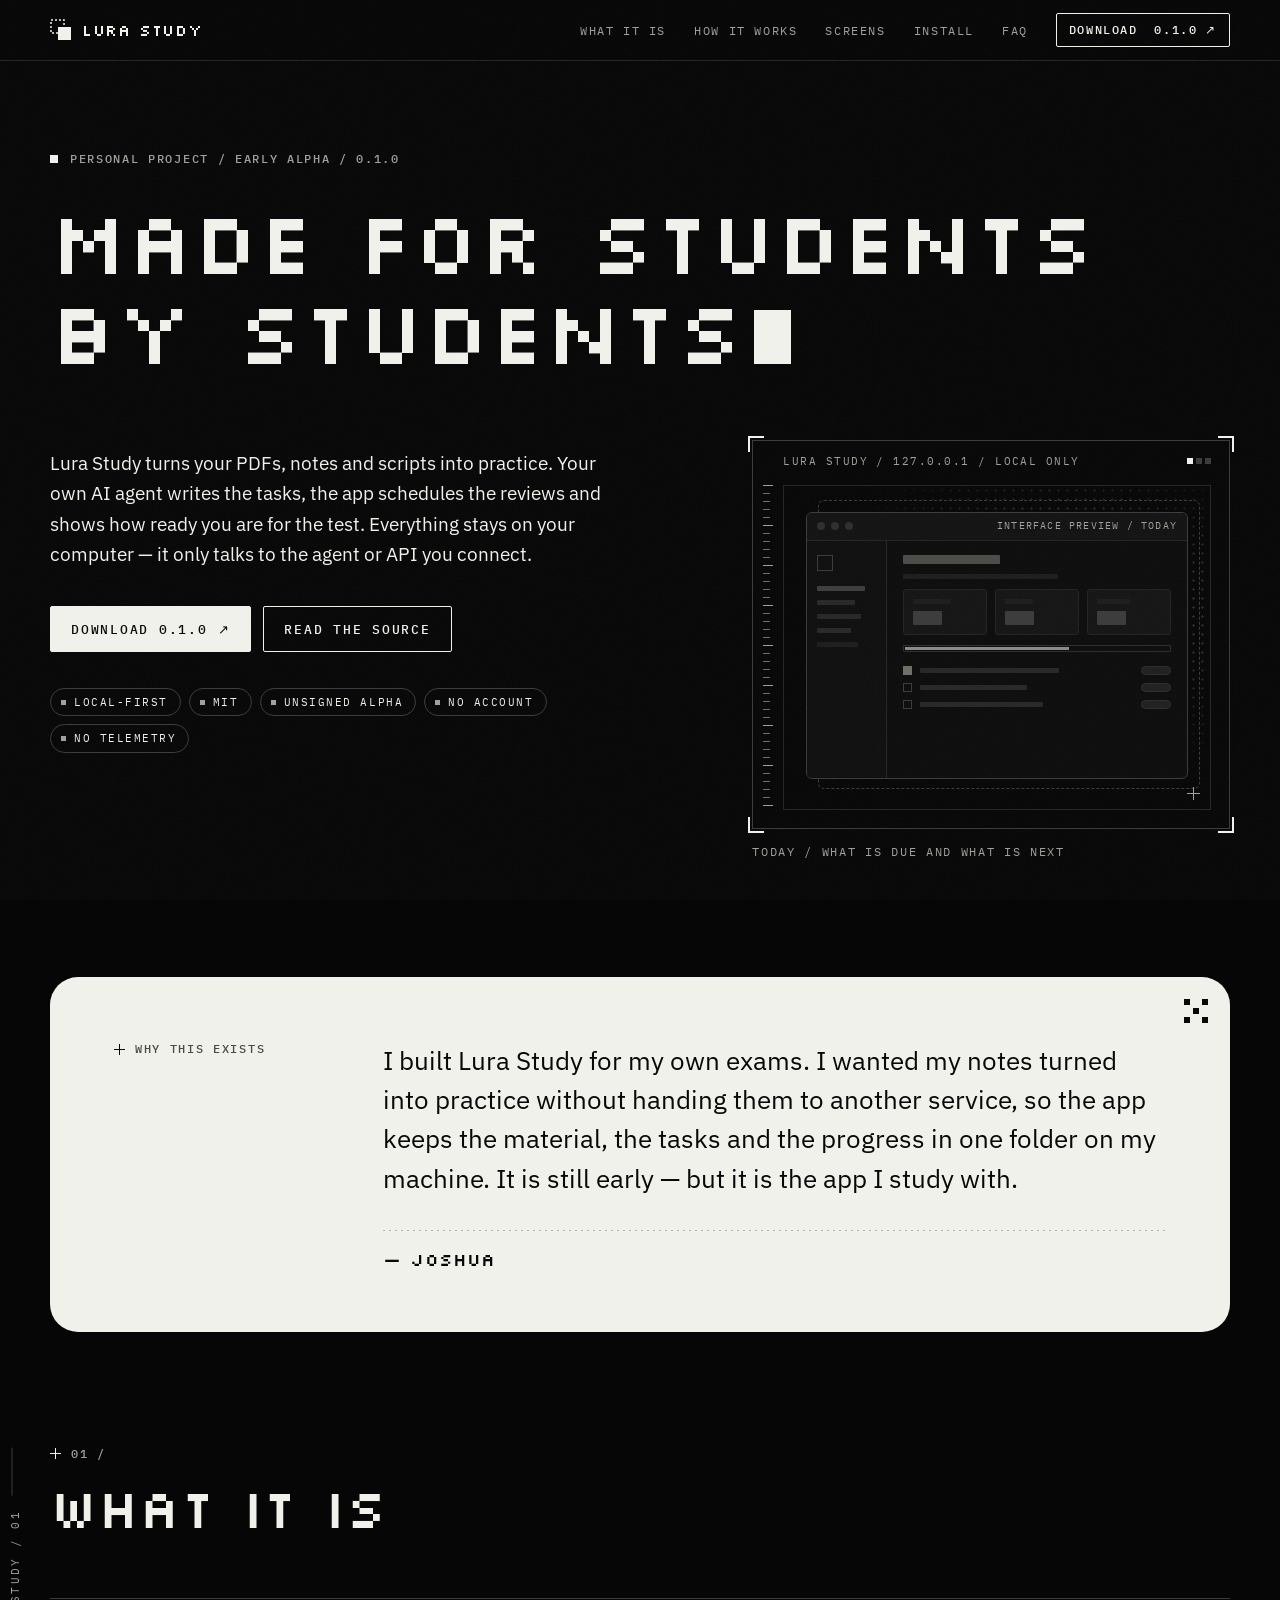
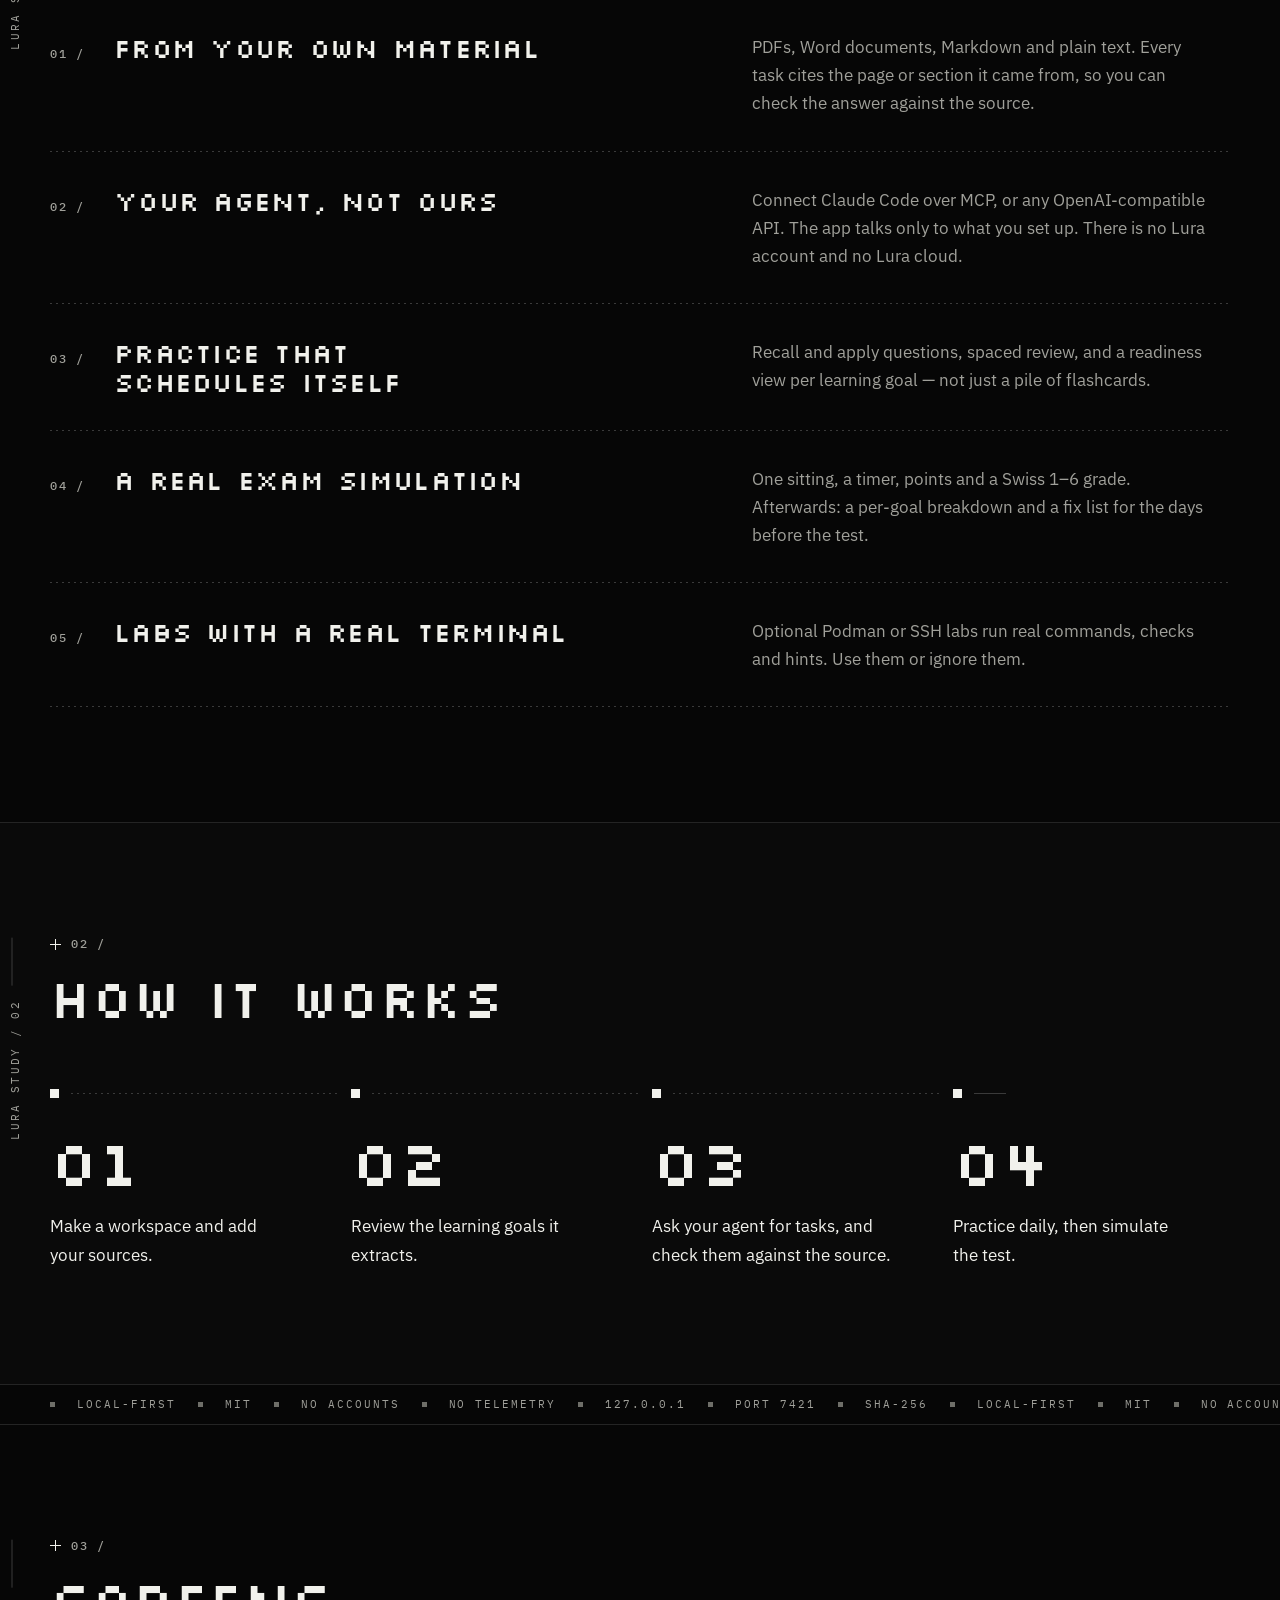
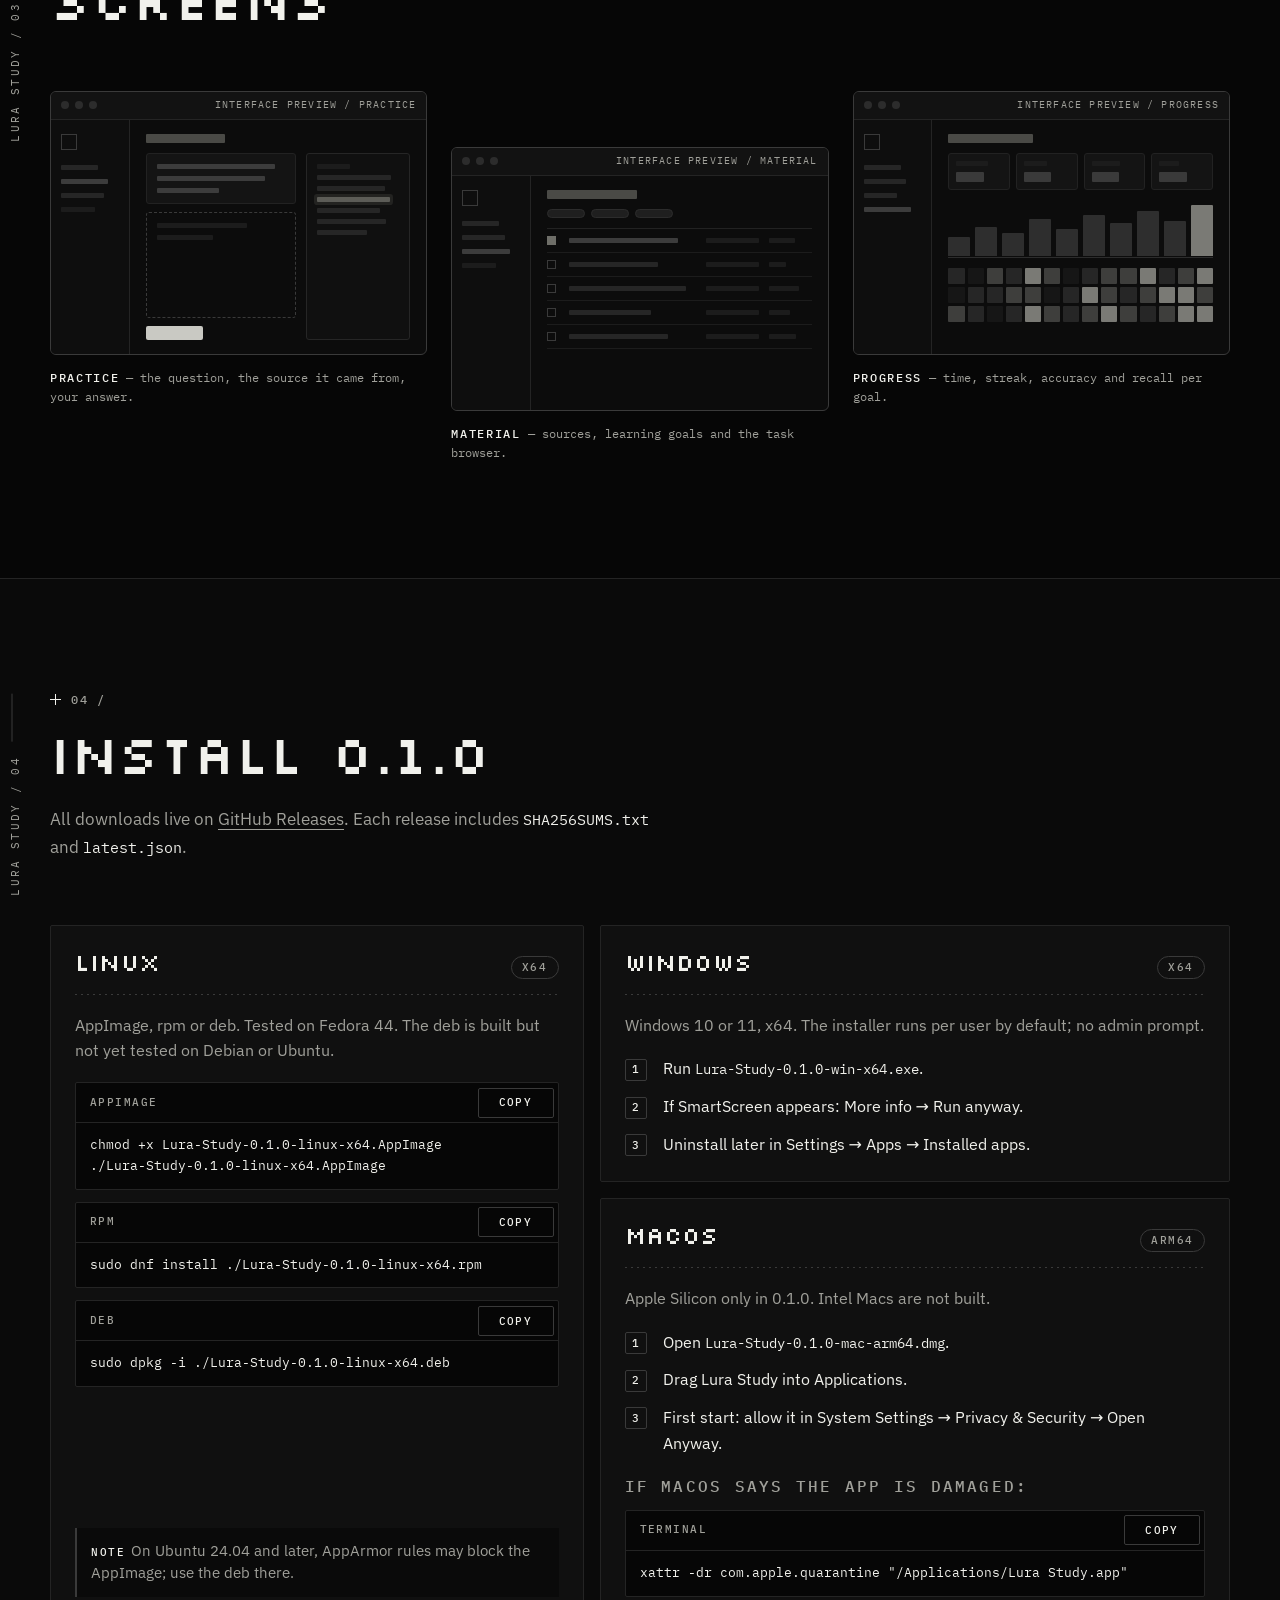
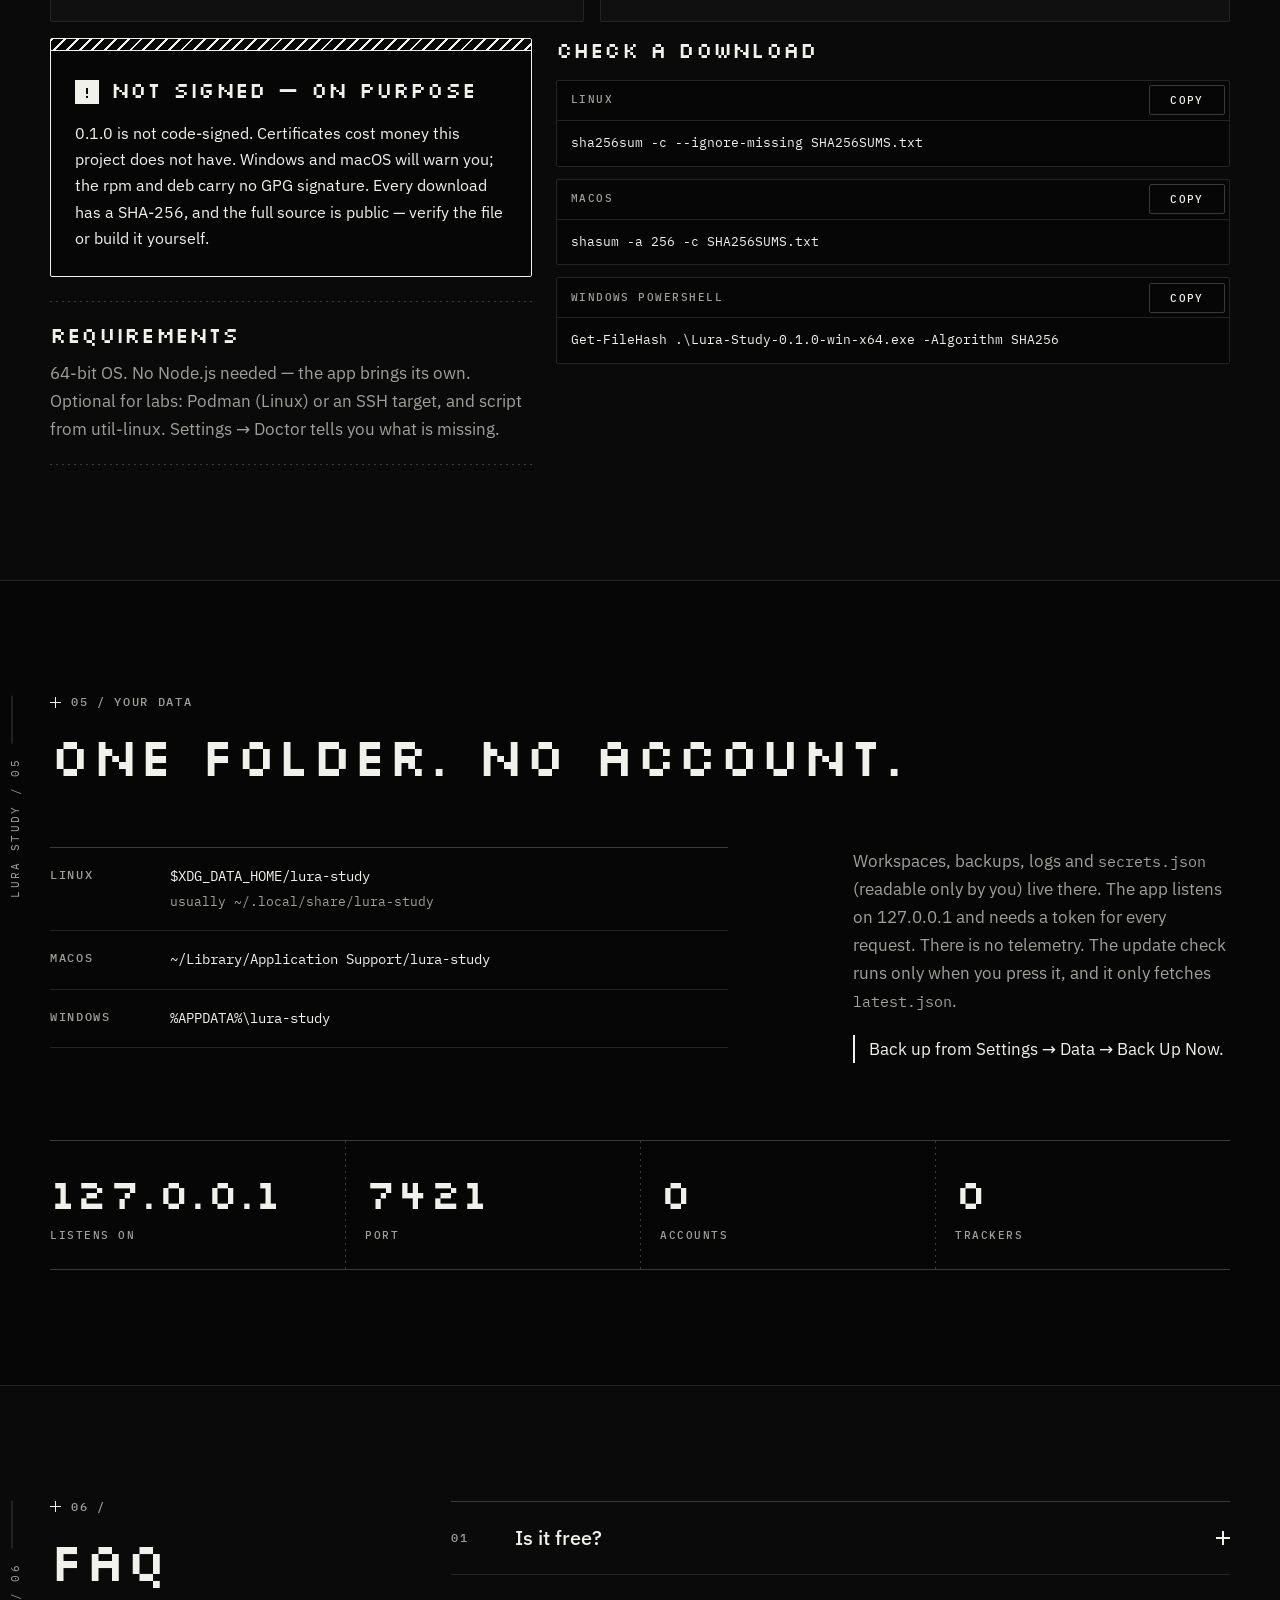
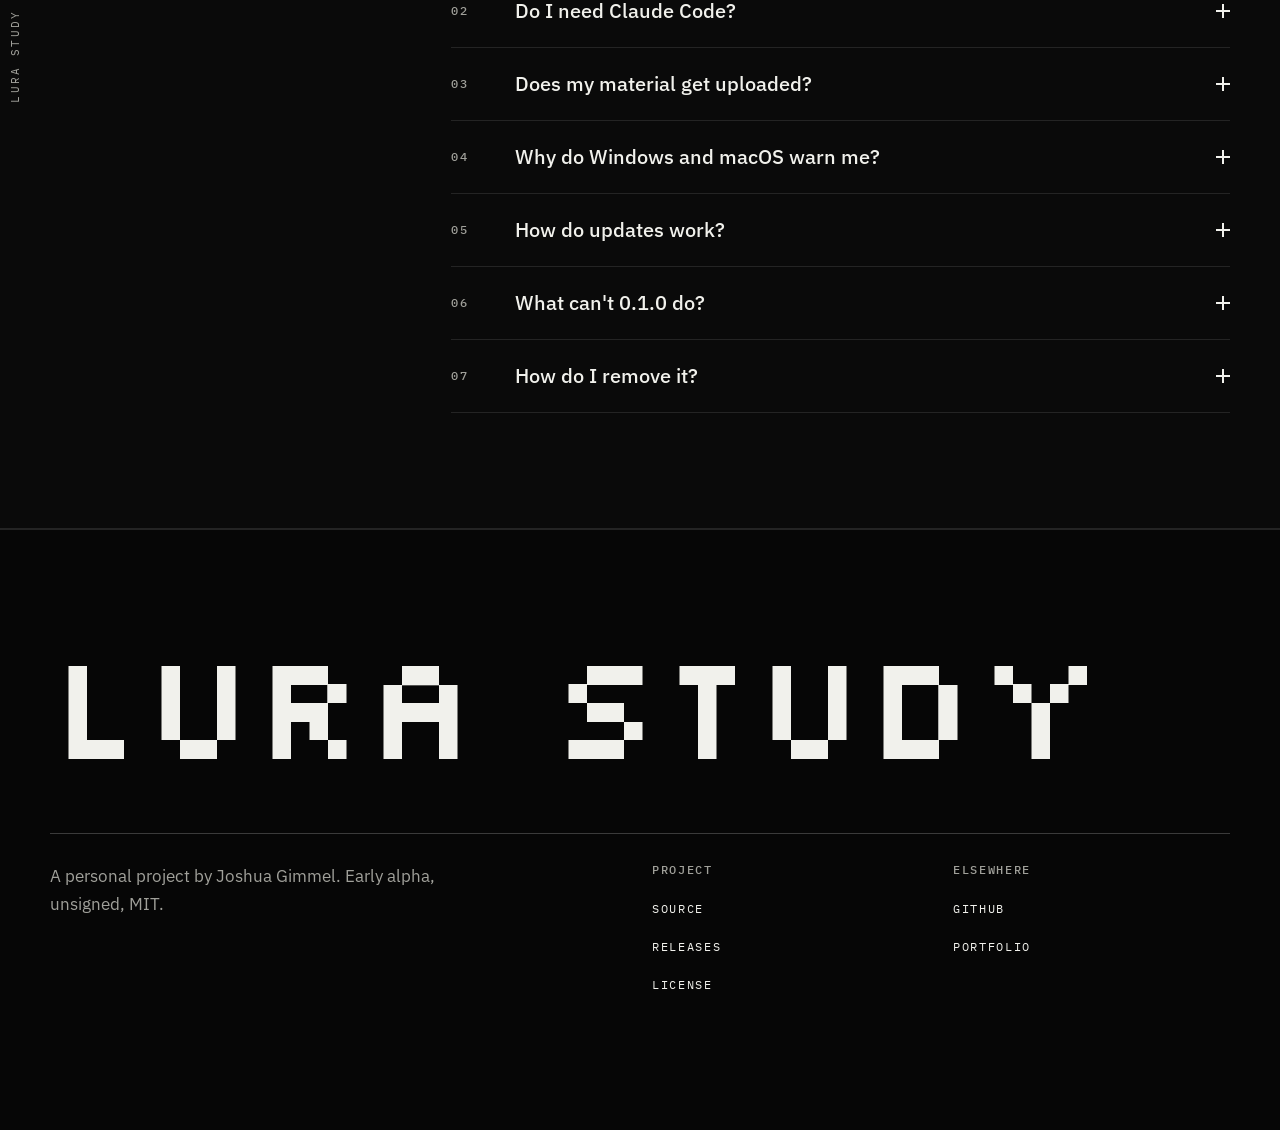
==== commit f2a45bc0: "site: add motion system and interactive details" ====
--- a/index.html
+++ b/index.html
@@ -50,7 +50,7 @@
   <section class="hero" id="top" aria-labelledby="hero-title">
     <div class="wrap">
       <p class="eyebrow label">Personal project / Early alpha / 0.1.0</p>
-      <h1 class="px" id="hero-title">Made for students<br>by students<span class="cursor" aria-hidden="true"></span></h1>
+      <h1 class="px" id="hero-title"><span class="h1-line">Made for students</span><br><span class="h1-line">by students<span class="cursor" aria-hidden="true"></span></span></h1>
 
       <div class="hero-grid">
         <div class="hero-copy">
@@ -121,7 +121,7 @@
   <!-- ============================== WHY ============================== -->
   <section class="why" aria-labelledby="why-title">
     <div class="wrap">
-      <div class="tile">
+      <div class="tile" data-reveal>
         <span class="tile-pixels" aria-hidden="true"><i></i><i class="off"></i><i></i><i class="off"></i><i></i><i class="off"></i><i></i><i class="off"></i><i></i></span>
         <h2 class="tile-label" id="why-title"><span class="plus" aria-hidden="true"></span>Why this exists</h2>
         <div class="tile-body">
@@ -136,27 +136,27 @@
   <section class="sec" id="what" aria-labelledby="what-title">
     <span class="vlabel" aria-hidden="true">Lura Study / 01</span>
     <div class="wrap">
-      <div class="sec-head">
+      <div class="sec-head" data-reveal>
         <h2 class="sec-title" id="what-title"><span class="sec-num"><span class="plus" aria-hidden="true"></span>01 /</span> <span class="sec-name px">What it is</span></h2>
       </div>
       <ol class="features" role="list">
-        <li class="feature">
+        <li class="feature" data-reveal>
           <h3><span class="f-num">01 /</span> <span class="f-name px">From your own material</span></h3>
           <p>PDFs, Word documents, Markdown and plain text. Every task cites the page or section it came from, so you can check the answer against the source.</p>
         </li>
-        <li class="feature">
+        <li class="feature" data-reveal>
           <h3><span class="f-num">02 /</span> <span class="f-name px">Your agent, not ours</span></h3>
           <p>Connect Claude Code over MCP, or any OpenAI-compatible API. The app talks only to what you set up. There is no Lura account and no Lura cloud.</p>
         </li>
-        <li class="feature">
+        <li class="feature" data-reveal>
           <h3><span class="f-num">03 /</span> <span class="f-name px">Practice that schedules itself</span></h3>
           <p>Recall and apply questions, spaced review, and a readiness view per learning goal — not just a pile of flashcards.</p>
         </li>
-        <li class="feature">
+        <li class="feature" data-reveal>
           <h3><span class="f-num">04 /</span> <span class="f-name px">A real exam simulation</span></h3>
           <p>One sitting, a timer, points and a Swiss 1–6 grade. Afterwards: a per-goal breakdown and a fix list for the days before the test.</p>
         </li>
-        <li class="feature">
+        <li class="feature" data-reveal>
           <h3><span class="f-num">05 /</span> <span class="f-name px">Labs with a real terminal</span></h3>
           <p>Optional Podman or SSH labs run real commands, checks and hints. Use them or ignore them.</p>
         </li>
@@ -168,28 +168,37 @@
   <section class="sec sec--alt" id="how" aria-labelledby="how-title">
     <span class="vlabel" aria-hidden="true">Lura Study / 02</span>
     <div class="wrap">
-      <div class="sec-head">
+      <div class="sec-head" data-reveal>
         <h2 class="sec-title" id="how-title"><span class="sec-num"><span class="plus" aria-hidden="true"></span>02 /</span> <span class="sec-name px">How it works</span></h2>
       </div>
       <ol class="steps" role="list">
-        <li class="step"><span class="step-num px" aria-hidden="true">01</span><p>Make a workspace and add your sources.</p></li>
-        <li class="step"><span class="step-num px" aria-hidden="true">02</span><p>Review the learning goals it extracts.</p></li>
-        <li class="step"><span class="step-num px" aria-hidden="true">03</span><p>Ask your agent for tasks, and check them against the source.</p></li>
-        <li class="step"><span class="step-num px" aria-hidden="true">04</span><p>Practice daily, then simulate the test.</p></li>
+        <li class="step" data-reveal><span class="step-num px" aria-hidden="true">01</span><p>Make a workspace and add your sources.</p></li>
+        <li class="step" data-reveal><span class="step-num px" aria-hidden="true">02</span><p>Review the learning goals it extracts.</p></li>
+        <li class="step" data-reveal><span class="step-num px" aria-hidden="true">03</span><p>Ask your agent for tasks, and check them against the source.</p></li>
+        <li class="step" data-reveal><span class="step-num px" aria-hidden="true">04</span><p>Practice daily, then simulate the test.</p></li>
       </ol>
     </div>
   </section>
+
+  <!-- Facts strip: decorative repeat of facts stated elsewhere on the page -->
+  <div class="marquee" aria-hidden="true">
+    <div class="marquee-track">
+      <ul class="marquee-group">
+        <li>Local-first</li><li>MIT</li><li>No accounts</li><li>No telemetry</li><li>127.0.0.1</li><li>Port 7421</li><li>SHA-256</li>
+      </ul>
+    </div>
+  </div>
 
   <!-- ============================== 03 SCREENS ============================== -->
   <section class="sec" id="screens" aria-labelledby="screens-title">
     <span class="vlabel" aria-hidden="true">Lura Study / 03</span>
     <div class="wrap">
-      <div class="sec-head">
+      <div class="sec-head" data-reveal>
         <h2 class="sec-title" id="screens-title"><span class="sec-num"><span class="plus" aria-hidden="true"></span>03 /</span> <span class="sec-name px">Screens</span></h2>
       </div>
       <div class="screens">
 
-        <figure>
+        <figure data-reveal>
           <div class="shot">
             <div class="shot-bar">
               <span class="shot-dot" aria-hidden="true"></span><span class="shot-dot" aria-hidden="true"></span><span class="shot-dot" aria-hidden="true"></span>
@@ -236,7 +245,7 @@
           <figcaption class="cap"><b>PRACTICE</b> — the question, the source it came from, your answer.</figcaption>
         </figure>
 
-        <figure>
+        <figure data-reveal>
           <div class="shot">
             <div class="shot-bar">
               <span class="shot-dot" aria-hidden="true"></span><span class="shot-dot" aria-hidden="true"></span><span class="shot-dot" aria-hidden="true"></span>
@@ -266,7 +275,7 @@
           <figcaption class="cap"><b>MATERIAL</b> — sources, learning goals and the task browser.</figcaption>
         </figure>
 
-        <figure>
+        <figure data-reveal>
           <div class="shot">
             <div class="shot-bar">
               <span class="shot-dot" aria-hidden="true"></span><span class="shot-dot" aria-hidden="true"></span><span class="shot-dot" aria-hidden="true"></span>
@@ -310,13 +319,13 @@
   <section class="sec sec--alt" id="install" aria-labelledby="install-title">
     <span class="vlabel" aria-hidden="true">Lura Study / 04</span>
     <div class="wrap">
-      <div class="sec-head">
+      <div class="sec-head" data-reveal>
         <h2 class="sec-title" id="install-title"><span class="sec-num"><span class="plus" aria-hidden="true"></span>04 /</span> <span class="sec-name px">Install 0.1.0</span></h2>
         <p class="install-intro">All downloads live on <a href="https://github.com/JoshuaJeffreyGimmel/lura-study/releases">GitHub Releases</a>. Each release includes <code>SHA256SUMS.txt</code> and <code>latest.json</code>.</p>
       </div>
 
       <div class="install-top">
-        <article class="panel" aria-labelledby="p-linux">
+        <article class="panel" data-reveal aria-labelledby="p-linux">
           <div class="panel-head">
             <h3 id="p-linux"><span class="panel-os px">Linux</span> <span class="panel-arch">x64</span></h3>
           </div>
@@ -340,7 +349,7 @@
         </article>
 
         <div class="install-stack">
-        <article class="panel" aria-labelledby="p-win">
+        <article class="panel" data-reveal aria-labelledby="p-win">
           <div class="panel-head">
             <h3 id="p-win"><span class="panel-os px">Windows</span> <span class="panel-arch">x64</span></h3>
           </div>
@@ -352,7 +361,7 @@
           </ol>
         </article>
 
-        <article class="panel" aria-labelledby="p-mac">
+        <article class="panel" data-reveal aria-labelledby="p-mac">
           <div class="panel-head">
             <h3 id="p-mac"><span class="panel-os px">macOS</span> <span class="panel-arch">arm64</span></h3>
           </div>
@@ -373,18 +382,18 @@
 
       <div class="install-lower">
         <div class="install-aside">
-          <div class="unsigned">
+          <div class="unsigned" data-reveal>
             <h3><span class="bang" aria-hidden="true">!</span><span class="px">Not signed — on purpose</span></h3>
             <p>0.1.0 is not code-signed. Certificates cost money this project does not have. Windows and macOS will warn you; the rpm and deb carry no GPG signature. Every download has a SHA-256, and the full source is public — verify the file or build it yourself.</p>
           </div>
 
-          <div class="reqs">
+          <div class="reqs" data-reveal>
             <h3 class="px">Requirements</h3>
             <p>64-bit OS. No Node.js needed — the app brings its own. Optional for labs: Podman (Linux) or an SSH target, and script from util-linux. Settings → Doctor tells you what is missing.</p>
           </div>
         </div>
 
-        <div class="checks">
+        <div class="checks" data-reveal>
           <h3 class="px">Check a download</h3>
           <ul class="cmd-list" role="list">
             <li class="cmd">
@@ -411,12 +420,12 @@
   <section class="sec" id="data" aria-labelledby="data-title">
     <span class="vlabel" aria-hidden="true">Lura Study / 05</span>
     <div class="wrap">
-      <div class="sec-head">
+      <div class="sec-head" data-reveal>
         <h2 class="sec-title" id="data-title"><span class="sec-num"><span class="plus" aria-hidden="true"></span>05 / Your data</span> <span class="sec-name px">One folder. No account.</span></h2>
       </div>
 
       <div class="data-grid">
-        <div class="data-table">
+        <div class="data-table" data-reveal>
           <table>
             <caption class="sr-only">Where your data folder lives on each system</caption>
             <tbody>
@@ -435,17 +444,17 @@
             </tbody>
           </table>
         </div>
-        <div class="data-copy">
+        <div class="data-copy" data-reveal>
           <p>Workspaces, backups, logs and <code>secrets.json</code> (readable only by you) live there. The app listens on 127.0.0.1 and needs a token for every request. There is no telemetry. The update check runs only when you press it, and it only fetches <code>latest.json</code>.</p>
           <p class="backup">Back up from Settings → Data → Back Up Now.</p>
         </div>
       </div>
 
       <dl class="facts">
-        <div class="fact"><dt>Listens on</dt><dd class="px">127.0.0.1</dd></div>
-        <div class="fact"><dt>Port</dt><dd class="px">7421</dd></div>
-        <div class="fact"><dt>Accounts</dt><dd class="px">0</dd></div>
-        <div class="fact"><dt>Trackers</dt><dd class="px">0</dd></div>
+        <div class="fact" data-reveal><dt>Listens on</dt><dd class="px">127.0.0.1</dd></div>
+        <div class="fact" data-reveal><dt>Port</dt><dd class="px">7421</dd></div>
+        <div class="fact" data-reveal><dt>Accounts</dt><dd class="px">0</dd></div>
+        <div class="fact" data-reveal><dt>Trackers</dt><dd class="px">0</dd></div>
       </dl>
     </div>
   </section>
@@ -454,35 +463,35 @@
   <section class="sec sec--alt" id="faq" aria-labelledby="faq-title">
     <span class="vlabel" aria-hidden="true">Lura Study / 06</span>
     <div class="wrap faq-layout">
-      <div class="sec-head">
+      <div class="sec-head" data-reveal>
         <h2 class="sec-title" id="faq-title"><span class="sec-num"><span class="plus" aria-hidden="true"></span>06 /</span> <span class="sec-name px">FAQ</span></h2>
       </div>
       <div class="faq-list">
-        <details>
+        <details data-reveal>
           <summary><span class="q-num" aria-hidden="true">01</span><span class="q">Is it free?</span><span class="q-icon" aria-hidden="true"></span></summary>
           <div class="answer"><p>Yes. MIT-licensed, no paid tier, no account. Read it, build it, fork it.</p></div>
         </details>
-        <details>
+        <details data-reveal>
           <summary><span class="q-num" aria-hidden="true">02</span><span class="q">Do I need Claude Code?</span><span class="q-icon" aria-hidden="true"></span></summary>
           <div class="answer"><p>No. The app runs without an agent. Tasks can come from an MCP agent such as Claude Code, from an OpenAI-compatible API, or from you.</p></div>
         </details>
-        <details>
+        <details data-reveal>
           <summary><span class="q-num" aria-hidden="true">03</span><span class="q">Does my material get uploaded?</span><span class="q-icon" aria-hidden="true"></span></summary>
           <div class="answer"><p>Only to the agent or API you connect. Lura Study has no cloud and sends no telemetry.</p></div>
         </details>
-        <details>
+        <details data-reveal>
           <summary><span class="q-num" aria-hidden="true">04</span><span class="q">Why do Windows and macOS warn me?</span><span class="q-icon" aria-hidden="true"></span></summary>
           <div class="answer"><p>Because 0.1.0 is unsigned. Use More info → Run anyway on Windows, or Open Anyway in macOS Privacy &amp; Security. Verify the SHA-256 first if you like.</p></div>
         </details>
-        <details>
+        <details data-reveal>
           <summary><span class="q-num" aria-hidden="true">05</span><span class="q">How do updates work?</span><span class="q-icon" aria-hidden="true"></span></summary>
           <div class="answer"><p>Settings → About and updates → Check for updates. It tells you when a newer version exists; you download and install it over the old one. Your data stays.</p></div>
         </details>
-        <details>
+        <details data-reveal>
           <summary><span class="q-num" aria-hidden="true">06</span><span class="q">What can't 0.1.0 do?</span><span class="q-icon" aria-hidden="true"></span></summary>
           <div class="answer"><p>Image-only PDFs (no OCR yet), automatic updates, and more than one instance at a time (port 7421). Labs need Podman or SSH.</p></div>
         </details>
-        <details>
+        <details data-reveal>
           <summary><span class="q-num" aria-hidden="true">07</span><span class="q">How do I remove it?</span><span class="q-icon" aria-hidden="true"></span></summary>
           <div class="answer"><p>Uninstall the app the normal way for your OS. Your data folder stays until you delete it, so back it up first if you want to keep it.</p></div>
         </details>
@@ -495,8 +504,8 @@
 <!-- ============================== FOOTER ============================== -->
 <footer class="site-footer">
   <div class="wrap">
-    <p class="foot-mark px">Lura Study</p>
-    <div class="foot-row">
+    <p class="foot-mark px" data-reveal>Lura Study</p>
+    <div class="foot-row" data-reveal>
       <p class="foot-line">A personal project by Joshua Gimmel. Early alpha, unsigned, MIT.</p>
       <nav class="foot-links" aria-label="Footer">
         <div>
@@ -516,7 +525,7 @@
         </div>
       </nav>
     </div>
-    <div class="smallprint">
+    <div class="smallprint" data-reveal>
       <p>No cookies. No analytics. No trackers.</p>
       <p>0.1.0 · 2026</p>
     </div>
--- a/css/styles.css
+++ b/css/styles.css
@@ -117,8 +117,8 @@
 .chip::before{content:"";width:5px;height:5px;background:var(--muted);flex:none}
 
 @media (prefers-reduced-motion: no-preference){
-  .btn,.nav a,.foot-links a,.cmd-copy{transition:background-color .16s ease,color .16s ease,border-color .16s ease}
-  .q-icon::after{transition:transform .16s ease}
+  .btn,.nav a,.foot-links a,.cmd-copy{transition:background-color .16s ease,color .16s ease,border-color .16s ease,transform .16s ease}
+  .q-icon,.q-icon::after{transition:transform .22s cubic-bezier(.2,.7,.2,1)}
 }
 
 /* ------------------------------------------------------------------
@@ -516,6 +516,7 @@
 .q-icon::before,.q-icon::after{content:"";position:absolute;background:var(--text)}
 .q-icon::before{top:6px;left:0;width:14px;height:2px}
 .q-icon::after{left:6px;top:0;width:2px;height:14px}
+details[open] .q-icon{transform:rotate(180deg)}
 details[open] .q-icon::after{transform:scaleY(0)}
 .answer{padding:0 34px 28px 64px}
 .answer p{color:var(--muted);max-width:62ch}
@@ -646,3 +647,171 @@
   .btn--sm{padding:8px 10px;letter-spacing:.1em}
   .answer{padding-left:0}
 }
+
+/* ------------------------------------------------------------------
+   Motion & interaction
+   Progressive enhancement: without JS nothing is hidden. Everything that
+   moves sits behind prefers-reduced-motion: no-preference; hover
+   transforms also need (hover: hover). Only transform, opacity and
+   clip-path are animated.
+------------------------------------------------------------------- */
+.hero{overflow-x:clip}
+.h1-line{display:inline-block}
+
+/* header: scrolled state + progress line (classes/element from js/site.js) */
+.site-header.is-scrolled{background:rgba(6,6,6,.96);border-bottom-color:var(--line-strong)}
+.header-progress{
+  position:absolute;left:0;right:0;bottom:-1px;height:2px;
+  background:var(--text);transform:scaleX(0);transform-origin:0 50%;pointer-events:none;
+}
+/* the header is not sticky at this width, so the progress line has no job */
+@media (max-width: 640px){ .header-progress{display:none} }
+
+/* nav: underline on hover/focus, held for the section in view */
+.nav a{position:relative}
+.nav a::after{
+  content:"";position:absolute;left:0;right:0;bottom:2px;height:1px;
+  background:currentColor;transform:scaleX(0);transform-origin:0 50%;
+}
+.nav a:hover::after,.nav a:focus-visible::after{transform:scaleX(1)}
+.nav a[aria-current]{color:var(--text)}
+.nav a[aria-current]::after{height:2px;transform:scaleX(1)}
+
+/* buttons */
+.btn .arr{display:inline-block}
+
+/* feature rows: background sweep (decoration only) */
+.feature{position:relative;isolation:isolate}
+.feature::before{
+  content:"";position:absolute;inset:0 -12px;z-index:-1;pointer-events:none;
+  background:linear-gradient(90deg, rgba(241,241,236,.05), rgba(241,241,236,0) 75%);
+  opacity:0;transform:scaleX(.4);transform-origin:0 50%;
+}
+
+/* interface preview frames: one-shot scanline on hover */
+.screens .shot{position:relative}
+.screens .shot::after{
+  content:"";position:absolute;left:0;right:0;top:0;height:40%;pointer-events:none;
+  background:linear-gradient(180deg, rgba(241,241,236,0), rgba(241,241,236,.05) 85%, rgba(241,241,236,.16));
+  opacity:0;transform:translateY(-110%);
+}
+
+/* command boxes + copy feedback */
+.cmd:hover,.cmd:focus-within{border-color:var(--line-strong)}
+.cmd-copy{position:relative}
+.cmd-copy::after{
+  content:"";position:absolute;inset:-1px;border:1px solid var(--text);border-radius:2px;
+  opacity:0;pointer-events:none;
+}
+.cmd-copy.is-copied{border-color:var(--text)}
+
+.chip{cursor:default}
+
+/* footer wordmark: offset echo wipes in behind it on hover */
+.foot-mark{position:relative;isolation:isolate}
+.foot-mark::after{
+  content:"Lura Study" / "";
+  position:absolute;inset:0;z-index:-1;pointer-events:none;
+  color:var(--line-strong);transform:translate(5px, 5px);
+  clip-path:inset(-10% 100% -10% 0);
+}
+@media (hover: hover){
+  .foot-mark:hover::after{clip-path:inset(-10% -2% -10% 0)}
+}
+
+/* facts strip (marquee); static unless js/site.js marks it live */
+.marquee{
+  overflow:hidden;margin-top:-1px;
+  padding-left:max(var(--gutter), (100% - var(--wrap)) / 2);
+  border-block:1px solid var(--line);background:var(--bg);
+  font:400 11px/1 var(--f-mono);letter-spacing:.18em;text-transform:uppercase;color:var(--muted);
+}
+.marquee-track{display:flex;width:max-content}
+.marquee-group{display:flex;flex:none}
+.marquee-group li{display:flex;align-items:center;gap:22px;padding:14px 22px 14px 0;white-space:nowrap}
+.marquee-group li::before{content:"";width:5px;height:5px;background:var(--faint);flex:none}
+
+@media screen and (prefers-reduced-motion: no-preference){
+  html{scroll-behavior:smooth}
+
+  /* load-in: eyebrow, H1 lines (stepped wipe), lead, actions, chips, visual */
+  .hero .eyebrow,.hero .lead,.hero .actions,.hero .chips,.hero-visual{
+    animation:rise .52s cubic-bezier(.2,.7,.2,1) backwards;
+  }
+  .hero .eyebrow{animation-delay:.04s}
+  .h1-line{animation:wipe .5s steps(14, end) .11s backwards}
+  .h1-line + br + .h1-line{animation-delay:.19s}
+  .hero .lead{animation-delay:.27s}
+  .hero .actions{animation-delay:.35s}
+  .hero .chips{animation-delay:.43s}
+  .hero-visual{animation-delay:.5s}
+  .hud-label > span:first-child{animation:flicker .6s steps(1, end) .95s backwards}
+  .cursor{animation:blink 1.1s steps(1, end) 1.2s infinite}
+
+  /* scroll reveals: hidden state only once js/site.js has added .js */
+  .js [data-reveal]{
+    transition:opacity .6s cubic-bezier(.2,.7,.2,1) var(--rd, 0ms),transform .6s cubic-bezier(.2,.7,.2,1) var(--rd, 0ms);
+  }
+  .js [data-reveal]:not(.is-in){opacity:0;transform:translate3d(0, 14px, 0)}
+  .js .fact dd{transition:clip-path .42s steps(8, end) calc(var(--rd, 0ms) + .15s)}
+  .js .fact:not(.is-in) dd{clip-path:inset(-20% 100% -20% 0)}
+
+  /* header */
+  .site-header{transition:background-color .2s ease,border-color .2s ease}
+  .nav a::after{transition:transform .2s cubic-bezier(.2,.7,.2,1)}
+
+  /* marquee */
+  .marquee.is-live .marquee-track{animation:marquee var(--marquee-dur, 50s) linear infinite}
+  .marquee:hover .marquee-track,
+  .marquee:focus-within .marquee-track{animation-play-state:paused}
+
+  /* FAQ answer */
+  details[open] > .answer{animation:answer-in .3s cubic-bezier(.2,.7,.2,1)}
+
+  /* copy success pulse */
+  .cmd-copy:active{transform:scale(.97)}
+  .cmd-copy.is-copied{animation:copy-pop .3s ease-out}
+  .cmd-copy.is-copied::after{animation:copy-ring .6s ease-out}
+
+  .foot-mark::after{transition:clip-path .42s steps(10, end)}
+
+  /* paused while the tab is hidden */
+  .is-hidden .cursor,.is-hidden .marquee-track{animation-play-state:paused}
+}
+
+@media (hover: hover) and (prefers-reduced-motion: no-preference){
+  .btn .arr{transition:transform .18s cubic-bezier(.2,.7,.2,1)}
+  .btn:hover .arr,.btn:focus-visible .arr{transform:translate(3px, -3px)}
+  .btn:active{transform:translateY(1px)}
+
+  .feature::before{transition:opacity .3s ease,transform .45s cubic-bezier(.2,.7,.2,1)}
+  .feature:hover::before{opacity:1;transform:none}
+  .f-num{transition:transform .25s cubic-bezier(.2,.7,.2,1),color .2s ease}
+  .feature:hover .f-num{transform:translateX(6px);color:var(--text)}
+
+  .screens .shot{transition:transform .28s cubic-bezier(.2,.7,.2,1),border-color .2s ease}
+  .screens figure:hover .shot{transform:translateY(-4px);border-color:#5a5a55}
+  .screens figure:hover .shot::after{animation:scan .9s cubic-bezier(.4,0,.2,1)}
+
+  .cmd{transition:border-color .2s ease}
+
+  .chip{transition:transform .2s ease,border-color .2s ease}
+  .chip:hover{transform:translateY(-1px);border-color:var(--muted)}
+}
+
+@keyframes rise{from{opacity:0;transform:translate3d(0, 14px, 0)}}
+@keyframes wipe{
+  from{clip-path:inset(-20% 100% -20% 0)}
+  to{clip-path:inset(-20% -2% -20% 0)}
+}
+@keyframes flicker{0%{opacity:0}20%{opacity:1}35%{opacity:.25}50%{opacity:1}70%{opacity:.5}85%{opacity:1}}
+@keyframes blink{50%{opacity:0}}
+@keyframes marquee{to{transform:translate3d(-50%, 0, 0)}}
+@keyframes answer-in{from{opacity:0;transform:translate3d(0, -6px, 0)}}
+@keyframes copy-pop{0%{transform:scale(.96)}55%{transform:scale(1.04)}100%{transform:none}}
+@keyframes copy-ring{0%{opacity:.9;transform:none}100%{opacity:0;transform:scale(1.16, 1.5)}}
+@keyframes scan{0%{opacity:1;transform:translateY(-110%)}80%{opacity:1}100%{opacity:0;transform:translateY(260%)}}
+
+@media print{
+  [data-reveal],.fact dd{opacity:1 !important;transform:none !important;clip-path:none !important}
+}
